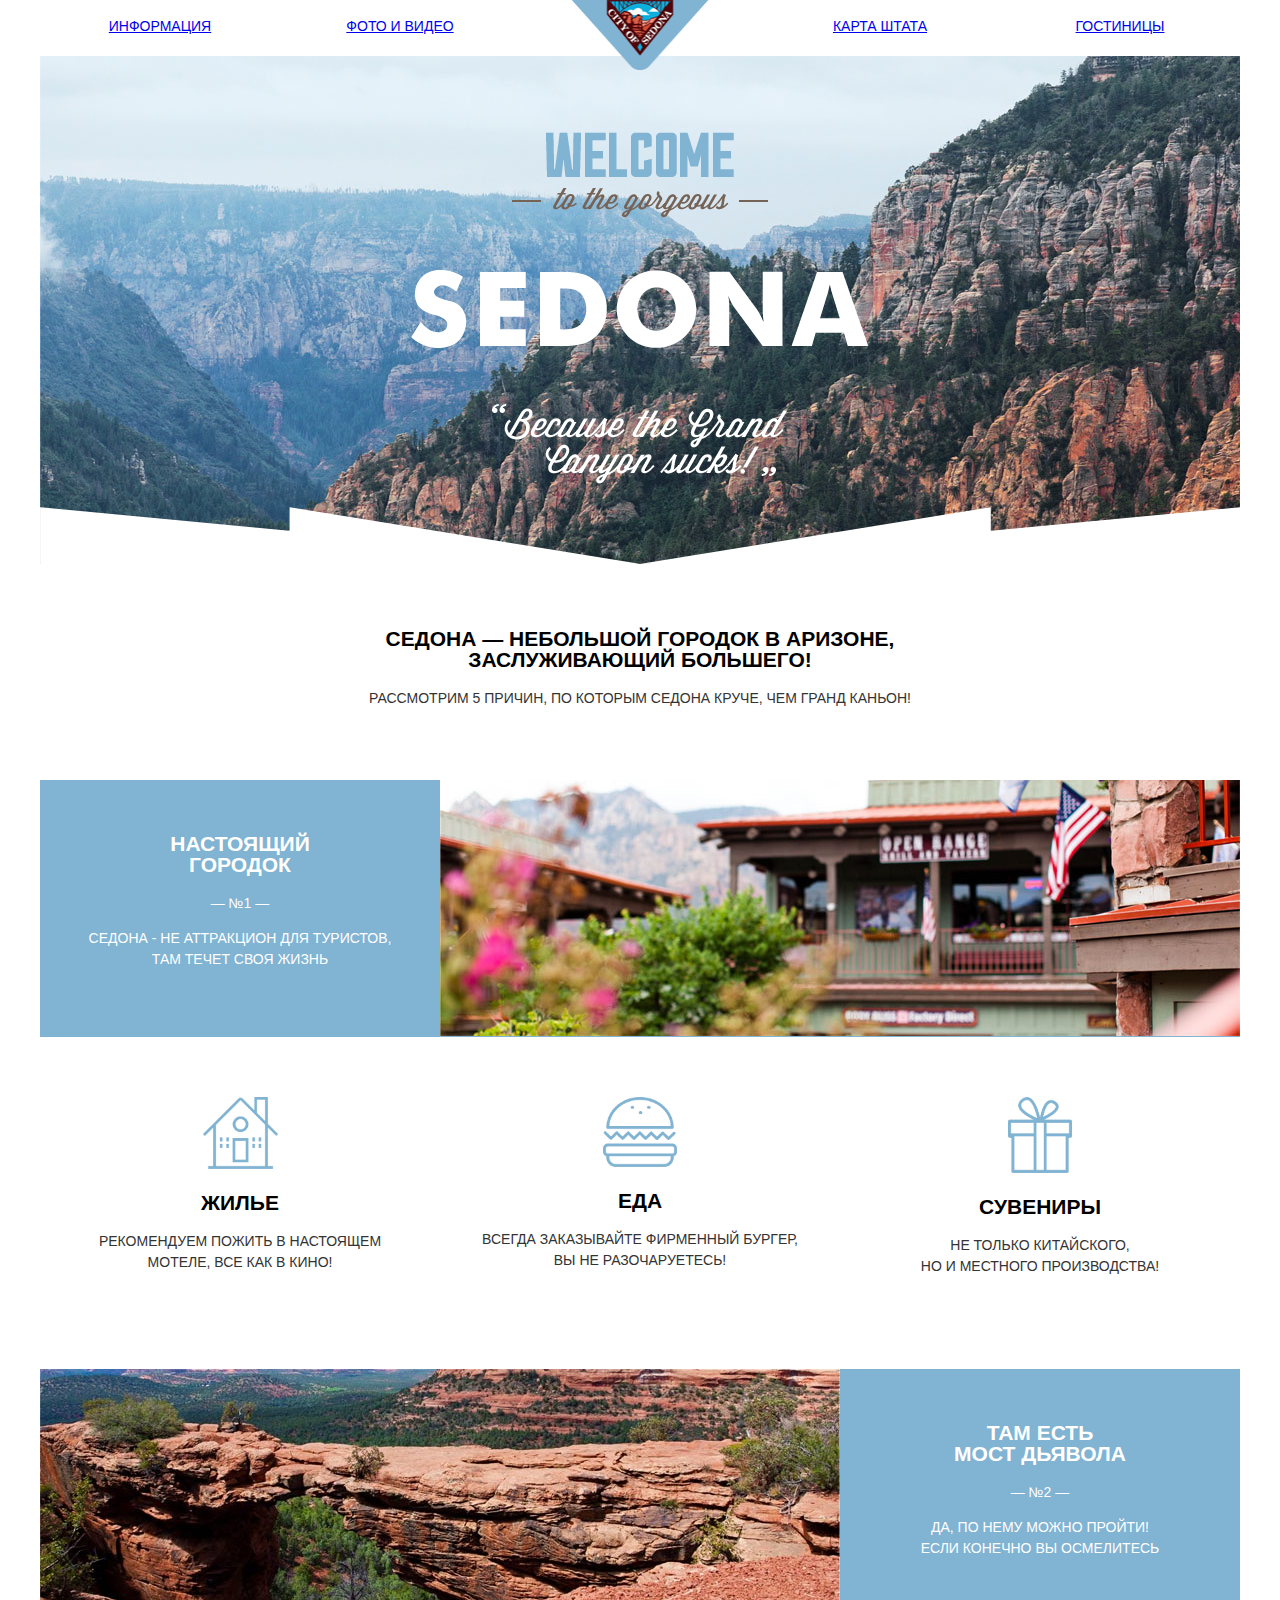
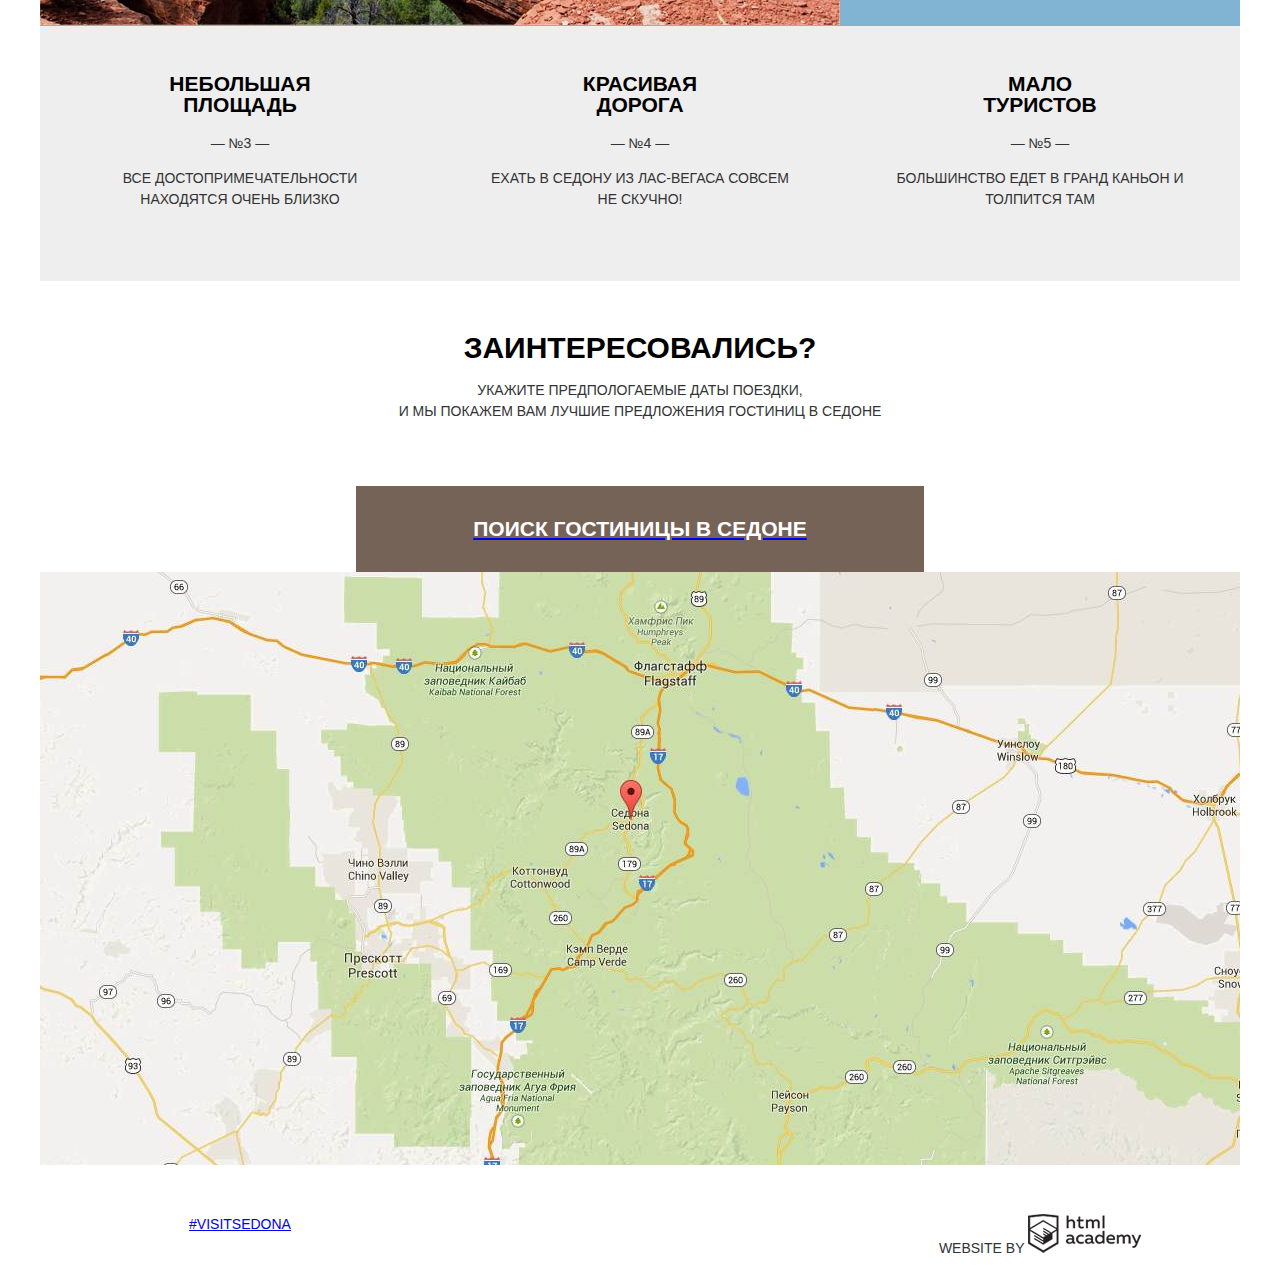
==== index.html @ 90344445 "Исправлено" ====
<!DOCTYPE html>
<html lang="ru">
  <head>
    <meta charset="utf-8">
    <title>HTML Academy: Седона</title>
    <link href="css/normalize.css" rel="stylesheet">
    <link href="css/style.css" rel="stylesheet">
  </head>
  <body>
    <main>
      <header>
        <ul>
          <li><a href="#">Информация</a></li><!--
          --><li><a href="#">Фото и видео</a></li><!--
          --><li><a href="index.html"><img src="img/nav-logo.png" width="137" height="70" alt="home"></a></li><!--
          --><li><a href="#">Карта штата</a></li><!--
          --><li><a href="sedona-inner.html">Гостиницы</a></li>
        </ul>
      </header>
      <section class="head-pic">
        <img src="img/sedona-text.png" width="458" height="352" alt="">
        <div class="layer">
          <img src="img/layer-main-picture.png" width="1200" height="57" alt="">
        </div>
      </section>
      <section class="head-caption">
        <h2>
          Седона &mdash; небольшой городок в аризоне, <br>
          заслуживающий большего! <br>
        </h2>
        <p>Рассмотрим 5 причин, по которым Седона круче, чем Гранд Каньон!</p>
      </section>
      <section class="real-town">
        <div class="box box-blue">
            <h2>Настоящий<br>городок</h2>
            <span>&mdash; №1 &mdash;</span>
            <p>
              Седона - не аттракцион для туристов, <br>
              там течет своя жизнь
            </p>
        </div><!--
        --><div class="box-wide">
          <img src="img/town-picture.jpg" width="800" height="256" alt="pic">
        </div>
      </section>
      <section class="tips">
        <div class="box box-white">
            <img src="img/icon-home.png" width="75" height="72" alt="pic">
            <h2>Жилье</h2>
            <p>
              Рекомендуем пожить в настоящем <br>
              мотеле, все как в кино!
            </p>
        </div><!--
        --><div class="box box-white">
            <img src="img/icon-burger.png" width="74" height="70" alt="pic">
            <h2>Еда</h2>
            <p>
              Всегда заказывайте фирменный бургер, <br>
              вы не разочаруетесь!
            </p>
        </div><!--
        --><div class="box box-white">
            <img src="img/icon-gift.png" width="64" height="76" alt="pic">
            <h2>Сувениры</h2>
            <p>
              Не только китайского, <br>
              но и местного производства!
            </p>
        </div>
      </section>
      <section class="devil-bridge">
        <div class="box-wide">
          <img src="img/devil-bridge.jpg" width="800" height="256" alt="pic">
        </div><!--
        --><div class="box box-blue">
            <h2>Там есть <br>мост дьявола</h2>
            <span>&mdash; №2 &mdash;</span><br>
            <p>
              Да, по нему можно пройти! <br>
              Если конечно вы осмелитесь
            </p>
        </div>
      </section>
      <section class="benefits">
        <div class="box box-grey">
            <h2>Небольшая <br>площадь</h2>
            <span>&mdash; №3 &mdash;</span><br>
            <p>
              Все достопримечательности <br>
              находятся очень близко
            </p>
        </div><!--
        --><div class="box box-grey">
            <h2>Красивая <br>дорога</h2>
            <span>&mdash; №4 &mdash;</span><br>
            <p>
              Ехать в Седону из Лас-Вегаса совсем <br>
              не скучно!
            </p>
        </div><!--
        --><div class="box box-grey">
            <h2>Мало <br>Туристов</h2>
            <span>&mdash; №5 &mdash;</span>
            <p>
              Большинство едет в Гранд Каньон и <br>
              толпится там
            </p>
        </div>
      </section>
      <section class="interest">
        <div class="main-block">
          <h1>Заинтересовались?</h1>
          <p>
            Укажите предпологаемые даты поездки, <br>
            и мы покажем вам лучшие предложения гостиниц в Седоне
          </p>
          <a href="#"><h2>Поиск гостиницы в Седоне</h2></a>
          <form class="hotels-search" action="https://echo.htmlacademy.ru" method="post">
            <div class="body-form">
              <label for="come-in">Дата заезда:
                <input type="text" name="date-in" size="35" id="come-in">
              </label>
              <label for="come-out">Дата выезда:
                <input type="text" name="date-out" size="35" id="come-out">
              </label>
              <label for="adults">Взрослые:</label>
                <input type="button" value="-">
                <input type="text" name="adults" size="1" id="adults">
                <input type="button" value="+">
              <label for="childs">Дети:</label>
                <input type="button" value="-">
                <input type="text" name="childs" size="1" id="childs">
                <input type="button" value="+">
            </div>
            <div class="bottom-form">
              <input type="submit" value="Найти">
            </div>
          </form>
        </div>
      </section>
      <section class="map">
        <iframe src="https://www.google.com/maps/embed?pb=!1m18!1m12!1m3!1d680873.8007030621!2d-112.18170003579067!3d34.84543763876326!2m3!1f0!2f0!3f0!3m2!1i1024!2i768!4f13.1!3m3!1m2!1s0x872da132f942b00d%3A0x5548c523fa6c8efd!2z0KHQtdC00L7QvdCwLCDQkNGA0LjQt9C-0L3QsCwg0KHQqNCQ!5e0!3m2!1sru!2sru!4v1454264064313" frameborder="0" allowfullscreen></iframe>
        </iframe>
      </section>
        <footer class="main-footer clearfix">
          <div class="hash">
            <a href="#">#visitsedona</a>
          </div>
          <div class="social-btn">
            <a class="btn" href="#"><i class="fa fa-twitter"></i></a>
            <a class="btn" href="#"><i class="fa fa-facebook"></i></a>
            <a class="btn" href="#"><i class="fa fa-youtube"></i></a>
          </div>
          <div class="made-by">
            <span>Website by</span>
            <a href="#"><img src="img/logo-academy.png" width="113" height="39" alt="html academy"></a>
          </div>
        </footer>
    </main>
  </body>
</html>
---- css/style.css ----
body {
  font-size: 14px;
  line-height: 21px;
  color: #333333;
  text-transform: uppercase;
  font-weight: normal;
  font-family: "PT Sans", sans-serif;
}
h1 {
  font-size: 30px;
  line-height: 24px;
  color: #000000;
  font-weight: bold;
}
h2 {
  font-size: 21px;
  color: #000000;
  font-weight: bold;
}
main {
  width: 1200px;
  margin: 0 auto;
}
header {
  height: 56px;
}
ul{
  margin: 0px;
  padding: 0;
  list-style-type: none;
}
header li {
  display: inline-block;
  vertical-align: top;
  padding-top: 16px;
  padding-bottom: 21px;
  width: 240px;
  text-align: center;
}
header li:nth-child(3) {
  padding-top: 0px;
  padding-bottom: 0px;
}
.head-pic {
  width: 1200px;
  height: 432px;
  padding-top: 76px;
  background: url("../img/main-picture.jpg") no-repeat;
  background-size: cover;
}
.head-pic > img {
  display: block;
  margin: 0 auto;
  width: 458px;
}
.layer {
  margin-top: 23px;
}
.head-caption {
  text-align: center;
  padding-top: 47px;
  padding-bottom: 57px;
}
.box {
  display: inline-block;
  vertical-align: top;
  text-align: center;
  width: 400px;
}
.box-white {
  padding-top: 60px;
  padding-bottom: 78px;
  background-color: white;
}
.box-blue {
  padding-top: 36px;
  color: white;
}
.box-grey {
  padding-top: 30px;
  padding-bottom: 57px;
  background-color: #eeeeee;
}
.box-wide {
  display: inline-block;
}
.box-wide img {
  width: 800px;
  height: 256px;
}
.tips, .benefits  { /* Вырежи это правило, посмотри, не понимаю откуда эти отступы */
  margin-top: -5px;
}
.real-town, .devil-bridge {
  background-color: #81b3d2;
}
.real-town h2,
.devil-bridge h2,
.main-block h2 {
    color: white;
}
.interest {
  padding-top: 35px;
  text-align: center;
  background-color:;
}
.hotels-search {
  widht: 568px;
}
.body-form {
  display: none;
  box-sizing: border-box;
  padding-top: 55px;
  padding-left: 56px;
  padding-right: 56px;
  width: 568px;
  height: 395px;
  margin: 0 auto;
}
.bottom-form {
  display: none;
  width: 350px;
  height: 58px;
  margin: 0 auto;
}
.interest a {
  display: inline-block;
  width: 568px;
  margin-top: 50px;
  padding-top: 15px;
  padding-bottom: 15px;
  background-color: #766357;
}
.map{
  height: 593px;
  background: url("../img/map.jpg")
}
.map iframe{
  border: 0;
  width: 1200px;
  height: 100%;
}
footer {
  height: 120px;
  text-align: center;
  vertical-align: top;
}
.hash {
  float: left;
  padding-top: 49px;
  width: 400px;
  background-color: white;
}
.social-btn {
  float: left;
  padding-top: 49px;
  width: 400px;
  background-color: white;
}
.made-by {
  float: right;
  padding-top: 49px;
  width: 400px;
  background-color: white;
}




/*=======================Sedona-inner =====================*/
.main-form {
  width: 1200px;
  min-height: 217px;
  background: url("../img/filter-background.jpg") no-repeat;
}
.structure, .type-accomodation, .range {
  display: inline-block;
  vertical-align: top;
  padding-top: 10px;
  padding-bottom: 32px;
}
.structure {
  margin-left: 73px;
}
.type-accomodation {
  margin-left: 110px;
}
.range {
  margin-left: 350px;
}
.structure label,
.type-accomodation label {
  display: block;
}
.sort ul {
  display: inline-block;
}
.sort ul li {
  display: inline-block;
}
.triangles ul li {
  display: inline-block;
}
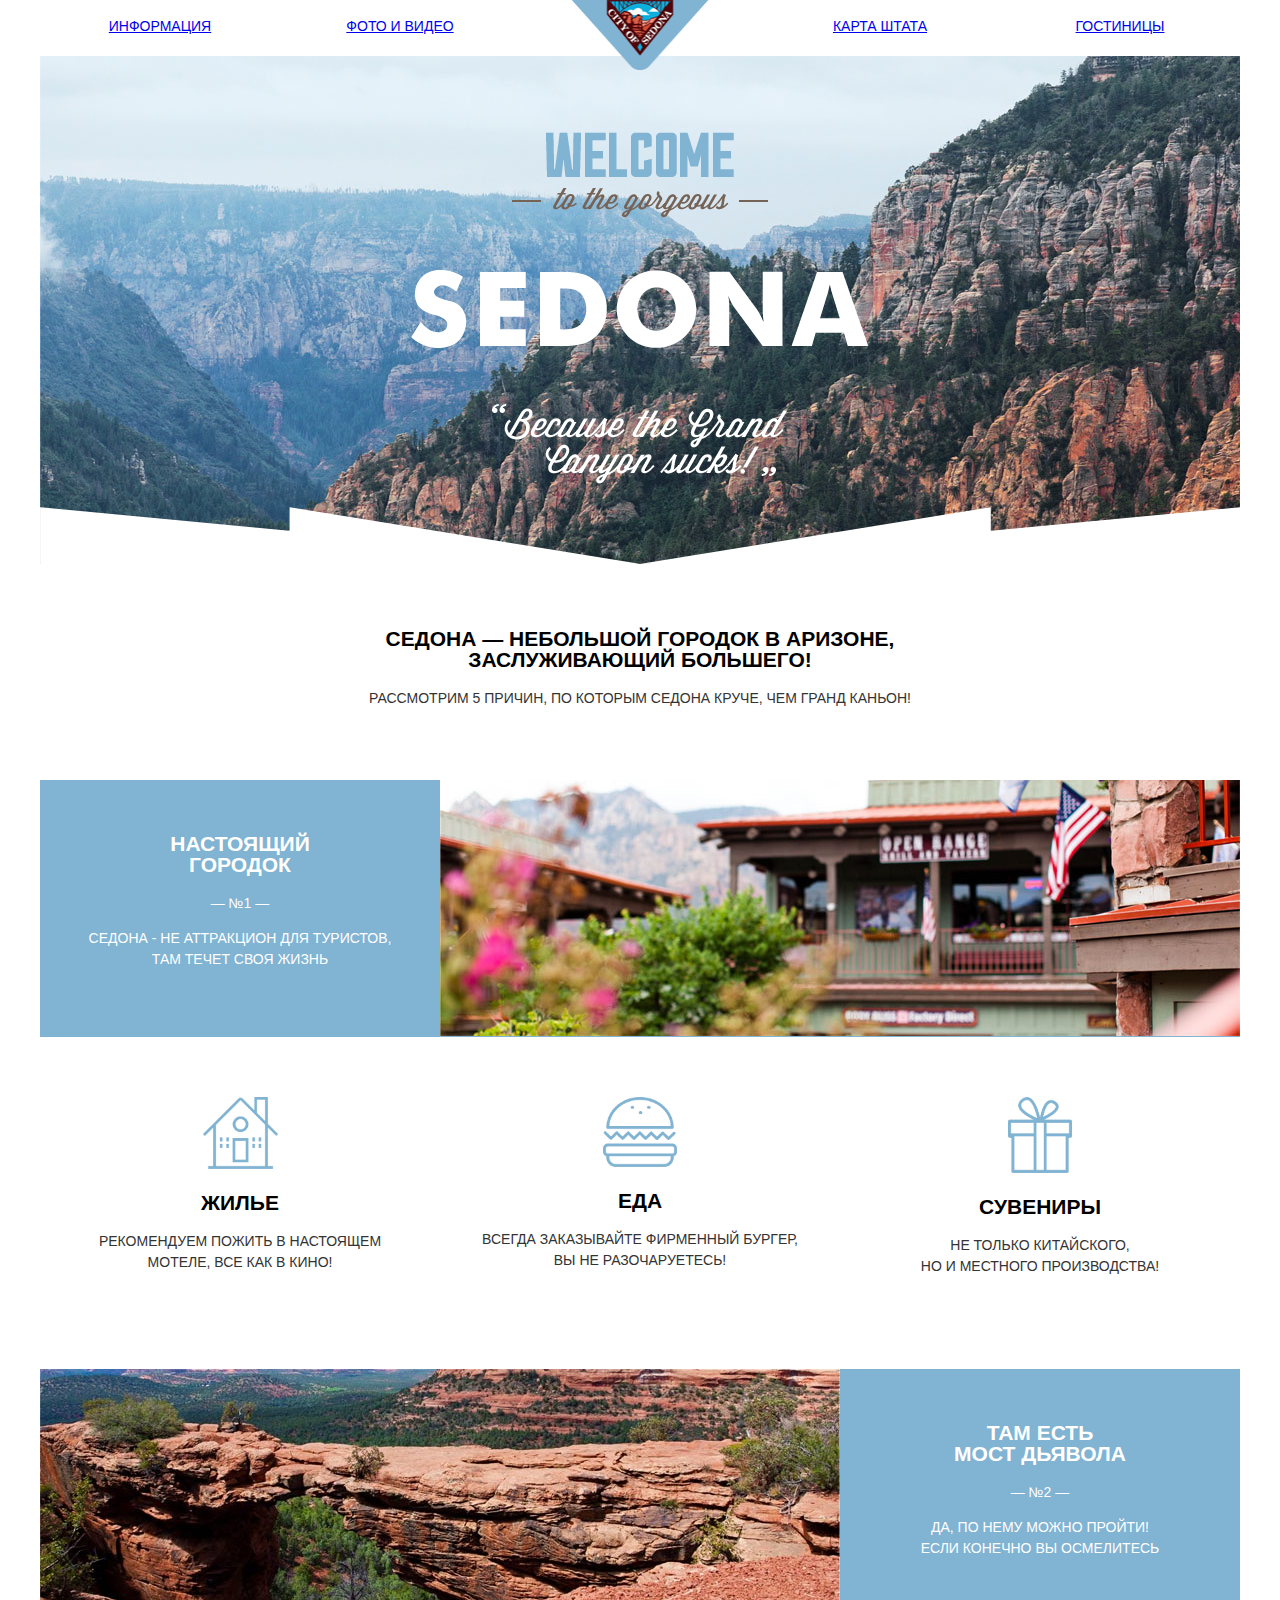
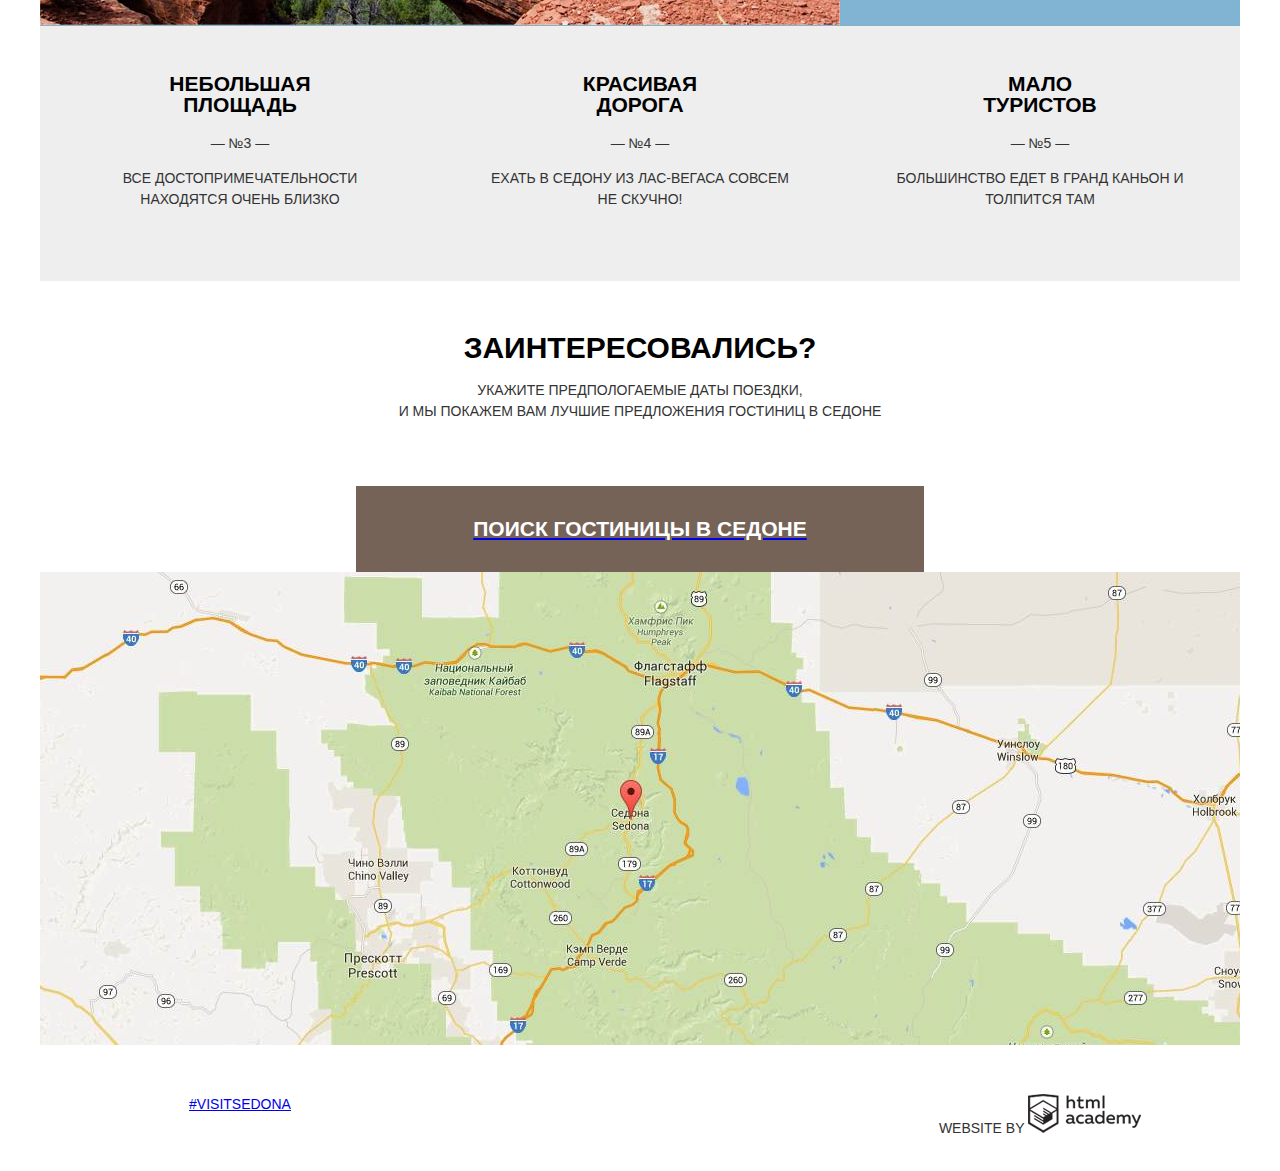
==== commit dd38ca2f: "Сетки ап" ====
--- a/index.html
+++ b/index.html
@@ -141,7 +141,7 @@
       </section>
       <section class="map">
         <iframe src="https://www.google.com/maps/embed?pb=!1m18!1m12!1m3!1d680873.8007030621!2d-112.18170003579067!3d34.84543763876326!2m3!1f0!2f0!3f0!3m2!1i1024!2i768!4f13.1!3m3!1m2!1s0x872da132f942b00d%3A0x5548c523fa6c8efd!2z0KHQtdC00L7QvdCwLCDQkNGA0LjQt9C-0L3QsCwg0KHQqNCQ!5e0!3m2!1sru!2sru!4v1454264064313" frameborder="0" allowfullscreen></iframe>
-        </iframe>
+      </iframe>
       </section>
         <footer class="main-footer clearfix">
           <div class="hash">
--- a/css/style.css
+++ b/css/style.css
@@ -1,4 +1,3 @@
-
 body {
   font-size: 14px;
   line-height: 21px;
@@ -84,12 +83,13 @@
 }
 .box-wide {
   display: inline-block;
+  vertical-align: top;
 }
 .box-wide img {
   width: 800px;
   height: 256px;
 }
-.tips, .benefits  { /* Вырежи это правило, посмотри, не понимаю откуда эти отступы */
+.tips, .benefits  {
   margin-top: -5px;
 }
 .real-town, .devil-bridge {
@@ -126,6 +126,7 @@
 }
 .interest a {
   display: inline-block;
+  vertical-align: top;
   width: 568px;
   margin-top: 50px;
   padding-top: 15px;
@@ -134,35 +135,41 @@
 }
 .map{
   height: 593px;
-  background: url("../img/map.jpg")
+  width: 1200px;
+  background: url("../img/map.jpg") no-repeat;
 }
 .map iframe{
   border: 0;
   width: 1200px;
-  height: 100%;
+  height: 593px;
 }
 footer {
   height: 120px;
   text-align: center;
-  vertical-align: top;
-}
-.hash {
+  background-color: white;
+}
+.main-footer {
+  position: absolute;
+  margin-top: -120px;
+  width: inherit;
+}
+.inner-footer {
+  margin-top: -6px;
+}
+.hash, .social-btn {
   float: left;
   padding-top: 49px;
   width: 400px;
-  background-color: white;
-}
-.social-btn {
-  float: left;
-  padding-top: 49px;
-  width: 400px;
-  background-color: white;
 }
 .made-by {
   float: right;
   padding-top: 49px;
   width: 400px;
-  background-color: white;
+}
+.clearfix:after{
+    content:'';
+    display:table;
+    clear:both;
 }
 
 
@@ -172,33 +179,101 @@
 .main-form {
   width: 1200px;
   min-height: 217px;
-  background: url("../img/filter-background.jpg") no-repeat;
+  background: url("../img/filter-background.jpg");
 }
 .structure, .type-accomodation, .range {
   display: inline-block;
   vertical-align: top;
-  padding-top: 10px;
+  padding-top: 32px;
   padding-bottom: 32px;
 }
 .structure {
   margin-left: 73px;
+  width: 240px;
 }
 .type-accomodation {
-  margin-left: 110px;
+  width: 288px;
 }
 .range {
-  margin-left: 350px;
+  width: 328x;
+  padding-left: 200px;
+}
+.range input {
+  display: inline-block;
+  vertical-align: top;
 }
 .structure label,
 .type-accomodation label {
   display: block;
 }
+.found-form {
+  margin: 0 auto;
+  padding-top: 15px;
+  padding-bottom: 15px;
+  width: 1056px;
+}
+.found, .sort, .triangles {
+  display: inline-block;
+  vertical-align: top;
+}
 .sort ul {
   display: inline-block;
-}
-.sort ul li {
-  display: inline-block;
-}
+  vertical-align: top;
+}
+.sort ul li,
 .triangles ul li {
   display: inline-block;
-}
+  vertical-align: top;
+}
+.found {
+  width: 165px;
+}
+.sort {
+  width: 780px;
+}
+.triangles {
+  width: 111px;
+  text-align: right;
+}
+.index-block {
+  margin: 0 auto;
+  width: 1056px;
+}
+.index-block:nth-child(3n+2),
+.index-block:nth-child(3n+3) {
+  margin-top: -6px;
+}
+.photo {
+  display: inline-block;
+  vertical-align: top;
+  text-align: left;
+  width: 165px;
+}
+.photo img {
+  padding-top: 31px;
+  padding-bottom: 31px;
+  width: 135px;
+  height: 90px;
+}
+.name-block {
+  display: inline-block;
+  vertical-align: top;
+  margin-top: 31px;
+  vertical-align: top;
+  width: 780px;
+}
+.name-block h2 {
+  margin: 0px;
+}
+.type, .min-cost {
+  display: inline-block;
+  vertical-align: top;
+  margin-top: -10px;
+}
+.raiting-block {
+  display: inline-block;
+  vertical-align: top;
+  margin-top: 30px;
+  width: 111px;
+  text-align: right;
+}
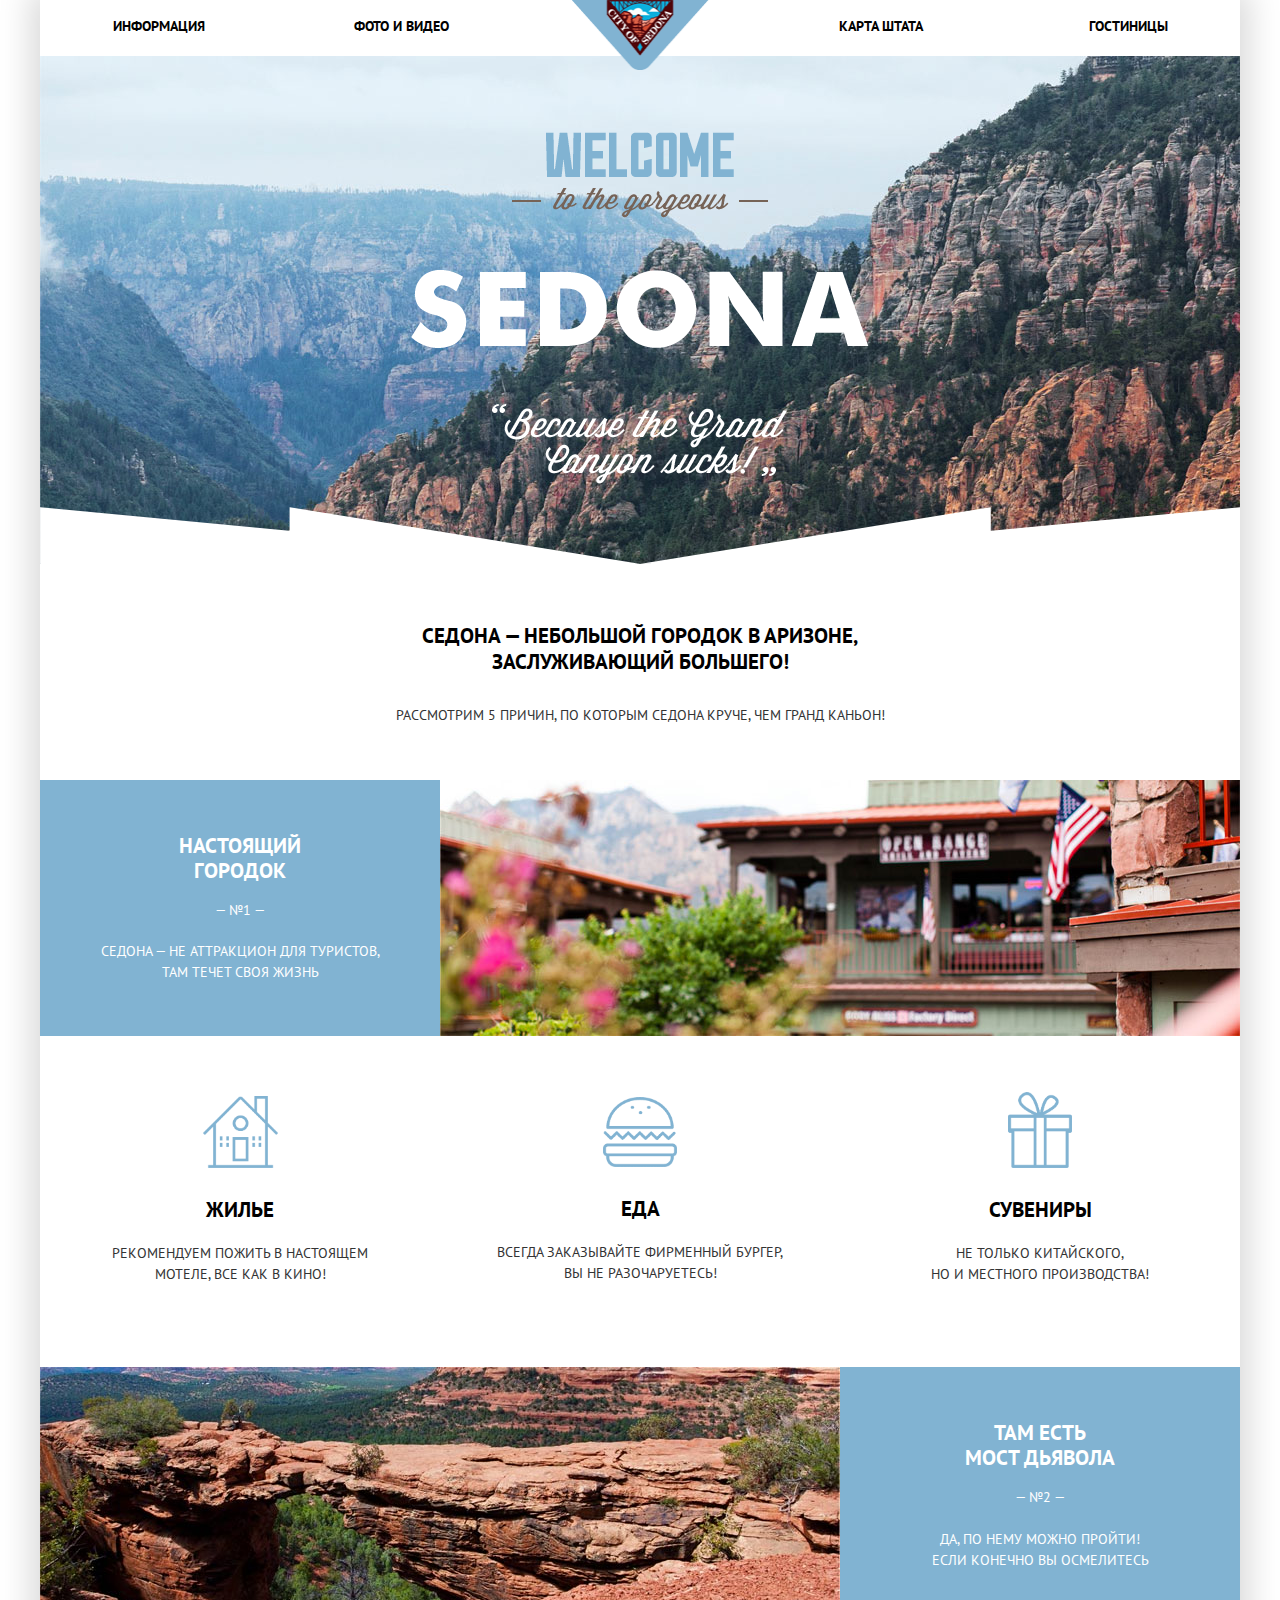
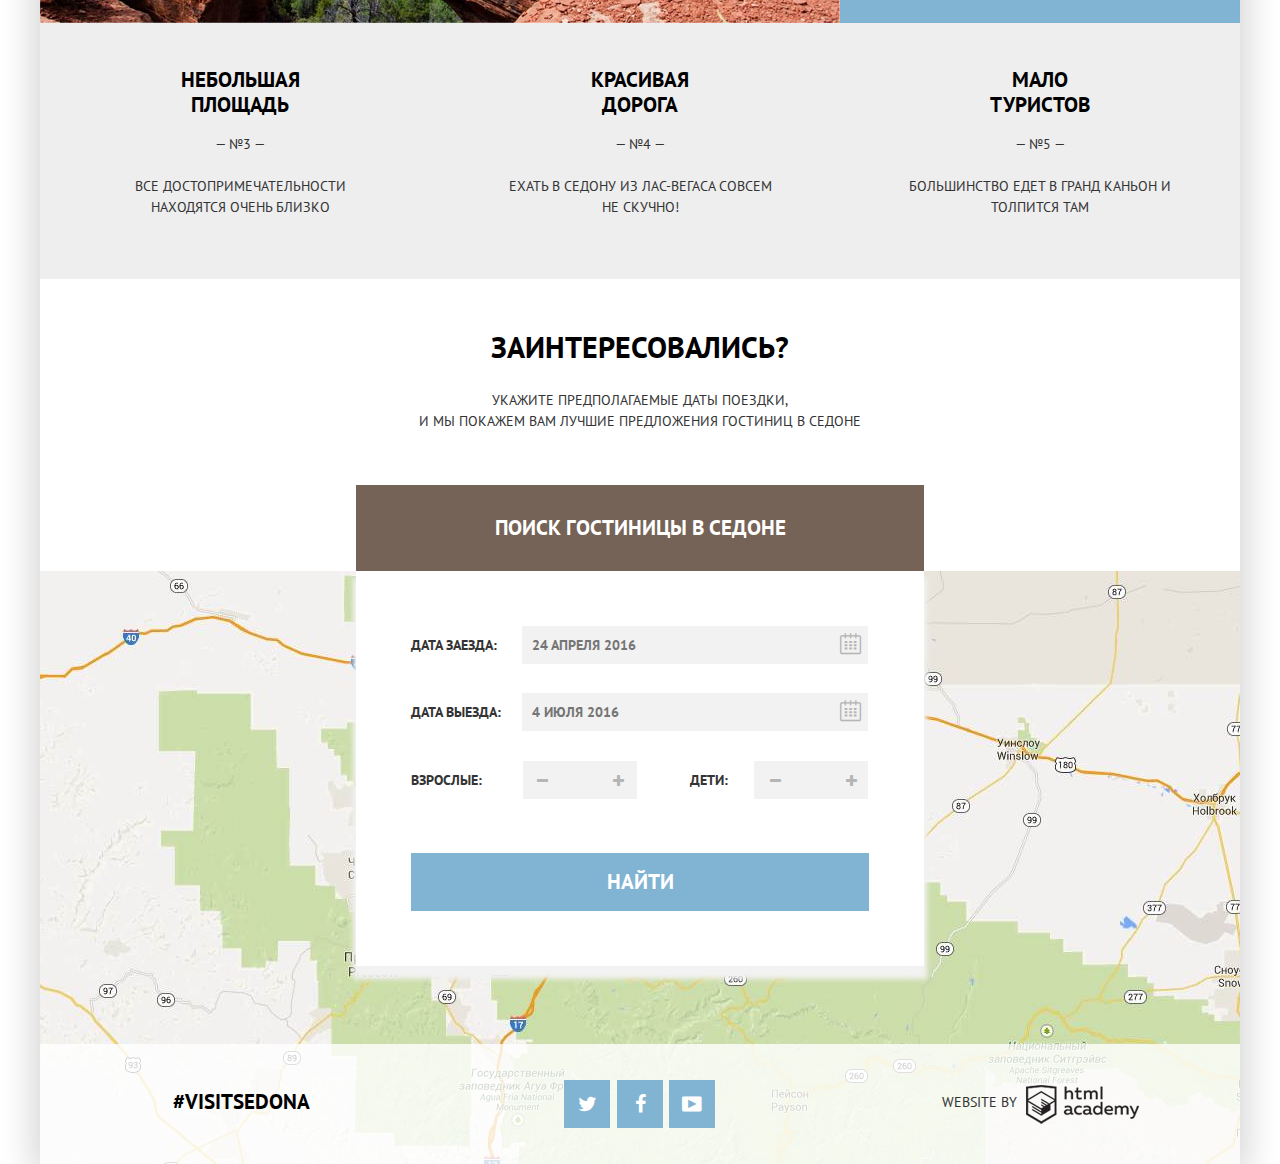
==== commit 5de94208: "UP" ====
--- a/index.html
+++ b/index.html
@@ -3,6 +3,7 @@
   <head>
     <meta charset="utf-8">
     <title>HTML Academy: Седона</title>
+    <link href='https://fonts.googleapis.com/css?family=PT+Sans:400,700&subset=latin,cyrillic' rel='stylesheet' type='text/css'>
     <link href="css/normalize.css" rel="stylesheet">
     <link href="css/style.css" rel="stylesheet">
   </head>
@@ -35,7 +36,7 @@
             <h2>Настоящий<br>городок</h2>
             <span>&mdash; №1 &mdash;</span>
             <p>
-              Седона - не аттракцион для туристов, <br>
+              Седона &mdash; не аттракцион для туристов, <br>
               там течет своя жизнь
             </p>
         </div><!--
@@ -112,49 +113,51 @@
         <div class="main-block">
           <h1>Заинтересовались?</h1>
           <p>
-            Укажите предпологаемые даты поездки, <br>
+            Укажите предполагаемые даты поездки, <br>
             и мы покажем вам лучшие предложения гостиниц в Седоне
           </p>
           <a href="#"><h2>Поиск гостиницы в Седоне</h2></a>
           <form class="hotels-search" action="https://echo.htmlacademy.ru" method="post">
             <div class="body-form">
-              <label for="come-in">Дата заезда:
-                <input type="text" name="date-in" size="35" id="come-in">
-              </label>
+              <button type="button" name="calendar-in"><span class="icon-calendar"></span></button><!--
+              --><label for="come-in">Дата заезда:
+                <input type="text" name="date-in" placeholder="24 апреля 2016" id="come-in"><!--
+              --></label>
+              <button type="button" name="calendar-out"><span class="icon-calendar"></span></button>
               <label for="come-out">Дата выезда:
-                <input type="text" name="date-out" size="35" id="come-out">
-              </label>
-              <label for="adults">Взрослые:</label>
-                <input type="button" value="-">
-                <input type="text" name="adults" size="1" id="adults">
-                <input type="button" value="+">
-              <label for="childs">Дети:</label>
-                <input type="button" value="-">
-                <input type="text" name="childs" size="1" id="childs">
-                <input type="button" value="+">
+                 <input type="text" name="date-out" placeholder="4 июля 2016" id="come-out"><!--
+              --></label>
+              <label for="adults">Взрослые:</label><!--
+              --><button type="button" name="minus-ad"><span class="icon-minus"></span></button><!--
+              --><input type="text" name="adults" id="adults"><!--
+              --><button type="button" name="plus-ad"><span class="icon-plus"></span></button><!--
+            --><label for="childs">Дети:</label><!--
+            --><button type="button" name="minus-ch"><span class="icon-minus"></span></button><!--
+              --><input type="text" name="childs" id="childs"><!--
+              --><button type="button" name="plus-ch"><span class="icon-plus"></span></button>
             </div>
             <div class="bottom-form">
-              <input type="submit" value="Найти">
+              <input class="btn-form" type="submit" value="Найти">
             </div>
           </form>
         </div>
       </section>
       <section class="map">
-        <iframe src="https://www.google.com/maps/embed?pb=!1m18!1m12!1m3!1d680873.8007030621!2d-112.18170003579067!3d34.84543763876326!2m3!1f0!2f0!3f0!3m2!1i1024!2i768!4f13.1!3m3!1m2!1s0x872da132f942b00d%3A0x5548c523fa6c8efd!2z0KHQtdC00L7QvdCwLCDQkNGA0LjQt9C-0L3QsCwg0KHQqNCQ!5e0!3m2!1sru!2sru!4v1454264064313" frameborder="0" allowfullscreen></iframe>
-      </iframe>
+        <iframe src="https://www.google.com/maps/embed?pb=!1m18!1m12!1m3!1d680873.8007030621!2d-112.18170003579067!3d34.84543763876326!2m3!1f0!2f0!3f0!3m2!1i1024!2i768!4f13.1!3m3!1m2!1s0x872da132f942b00d%3A0x5548c523fa6c8efd!2z0KHQtdC00L7QvdCwLCDQkNGA0LjQt9C-0L3QsCwg0KHQqNCQ!5e0!3m2!1sru!2sru!4v1454264064313" frameborder="0" allowfullscreen>
+        </iframe>
       </section>
-        <footer class="main-footer clearfix">
+        <footer class="main-footer">
           <div class="hash">
             <a href="#">#visitsedona</a>
-          </div>
-          <div class="social-btn">
-            <a class="btn" href="#"><i class="fa fa-twitter"></i></a>
-            <a class="btn" href="#"><i class="fa fa-facebook"></i></a>
-            <a class="btn" href="#"><i class="fa fa-youtube"></i></a>
-          </div>
-          <div class="made-by">
+          </div><!--
+          --><div class="social-btn">
+            <a class="btn" href="#"><span class="icon-twitter"></span></a>
+            <a class="btn" href="#"><span class="icon-facebook"></span></a>
+            <a class="btn" href="#"><span class="icon-youtube"></span></a>
+          </div><!--
+          --><div class="made-by">
             <span>Website by</span>
-            <a href="#"><img src="img/logo-academy.png" width="113" height="39" alt="html academy"></a>
+            <a href="#"><span class="sprite-logo"></span></a>
           </div>
         </footer>
     </main>
--- a/css/style.css
+++ b/css/style.css
@@ -1,10 +1,55 @@
+@font-face {
+  font-weight: normal;
+  font-style: normal;
+
+  font-family: "symbols-sedona";
+  src: url("../fonts/symbols-sedona.woff") format("woff"),
+       url("../fonts/symbols-sedona.woff2") format("woff2");
+}
+
+[class^="icon-"]::before,
+[class*=" icon-"]::before {
+  display: inline-block;
+  vertical-align: top;
+  width: 1em;
+  margin-right: 0.2em;
+  margin-left: 0.2em;
+
+  font-weight: normal;
+  line-height: 1em;
+  font-family: "symbols-sedona";
+  text-align: center;
+  text-transform: none;
+  text-decoration: inherit;
+  font-style: normal;
+  font-variant: normal;
+
+  speak: none;
+}
+
+.icon-facebook::before { content: "\66"; } /* "f" */
+.icon-twitter::before { content: "\74"; } /* "t" */
+.icon-up-dir::before { content: "\25b2"; } /* "▲" */
+.icon-down-dir::before { content: "\25bc"; } /* "▼" */
+.icon-star::before { content: "\2605"; } /* "★" */
+.icon-check-off::before { content: "\2610"; } /* "☐" */
+.icon-check-on::before { content: "\2611"; } /* "☑" */
+.icon-calendar::before { content: "\e800"; } /* "" */
+.icon-plus::before { content: "\e801"; } /* "" */
+.icon-minus::before { content: "\e802"; } /* "" */
+.icon-youtube::before { content: "\f39e"; } /* "" */
+
+.icon-check-on,
+.icon-check-off {
+  font-size: 28px;
+}
 body {
   font-size: 14px;
   line-height: 21px;
   color: #333333;
   text-transform: uppercase;
   font-weight: normal;
-  font-family: "PT Sans", sans-serif;
+  font-family: 'PT Sans', sans-serif;
 }
 h1 {
   font-size: 30px;
@@ -14,39 +59,80 @@
 }
 h2 {
   font-size: 21px;
+  line-height: 1.2;
   color: #000000;
   font-weight: bold;
+}
+a {
+  font-size: 14px;
+  line-height: 26px;
+  font-weight: bold;
+  text-decoration: none;
+  color: #000000;
 }
 main {
   width: 1200px;
   margin: 0 auto;
-}
-header {
-  height: 56px;
-}
-ul{
+  box-shadow: 0 0 30px 10px #dbdbdb;
+}
+header ul {
   margin: 0px;
   padding: 0;
   list-style-type: none;
 }
 header li {
-  display: inline-block;
-  vertical-align: top;
-  padding-top: 16px;
-  padding-bottom: 21px;
+  box-sizing: border-box;
+  display: inline-block;
+  vertical-align: top;
+  padding-top: 14px;
+  padding-bottom: 16px;
   width: 240px;
   text-align: center;
+}
+header a:hover {
+  color: #81b3d2;
+}
+header a:active {
+  color: #dddddd;
+}
+.active-page {
+  color: #b2a7a1;
+}
+.active-page:hover {
+  color: #9c9088;
+}
+.active-page:active {
+  color: #eeebea;
+}
+header li:nth-child(1) {
+  padding-right: 3px;
+  padding-top: 13px;
+}
+header li:nth-child(2) {
+  padding-left: 3px;
+  padding-top: 13px;
 }
 header li:nth-child(3) {
   padding-top: 0px;
   padding-bottom: 0px;
+}
+header li:nth-child(4) {
+padding-left: 1px;
+padding-top: 13px;
+}
+header li:nth-child(5) {
+padding-left: 17px;
+padding-top: 13px;
 }
 .head-pic {
   width: 1200px;
   height: 432px;
   padding-top: 76px;
+  margin-top: -22px;
   background: url("../img/main-picture.jpg") no-repeat;
+  background-color: #f2f2f2;
   background-size: cover;
+  line-height: 0;
 }
 .head-pic > img {
   display: block;
@@ -58,8 +144,11 @@
 }
 .head-caption {
   text-align: center;
-  padding-top: 47px;
-  padding-bottom: 57px;
+  padding-top: 42px;
+  padding-bottom: 40px;
+}
+.head-caption p {
+  padding-top: 14px;
 }
 .box {
   display: inline-block;
@@ -68,31 +157,62 @@
   width: 400px;
 }
 .box-white {
+  box-sizing: border-box;
+  display: inline-block;
+  vertical-align: top;
   padding-top: 60px;
-  padding-bottom: 78px;
+  padding-bottom: 82px;
   background-color: white;
 }
+.box-white:nth-child(2){
+  padding-top: 61px;
+}
+.box-white:nth-child(3){
+  padding-top: 56px;
+}
+.box-white h2 {
+  padding-top: 5px;
+}
+.box-white p {
+  padding-top: 4px;
+}
 .box-blue {
-  padding-top: 36px;
+  padding-top: 35px;
   color: white;
 }
+.box-blue p {
+  padding-top: 6px;
+}
 .box-grey {
-  padding-top: 30px;
-  padding-bottom: 57px;
+  padding-top: 26px;
+  padding-bottom: 47px;
   background-color: #eeeeee;
 }
+.box-grey h2 {
+  padding-top: 0px;
+}
+.box-grey p {
+  padding-top: 7px;
+}
 .box-wide {
   display: inline-block;
   vertical-align: top;
+  line-height: 0;
 }
 .box-wide img {
   width: 800px;
   height: 256px;
 }
-.tips, .benefits  {
-  margin-top: -5px;
-}
-.real-town, .devil-bridge {
+.devil-bridge {
+  display: inline-block;
+  vertical-align: top;
+  margin-top: -14px;
+}
+.devil-bridge p {
+  padding-top: 7px;
+}
+.real-town,
+.devil-bridge {
   background-color: #81b3d2;
 }
 .real-town h2,
@@ -103,40 +223,174 @@
 .interest {
   padding-top: 35px;
   text-align: center;
-  background-color:;
+}
+.interest p {
+  padding-top: 11px;
 }
 .hotels-search {
-  widht: 568px;
-}
+  position: absolute;
+}
+
+
+/* Форма на главной ===================================================*/
+
+
 .body-form {
-  display: none;
+  position: relative;
+  text-align: left;
+  left: 316px;
   box-sizing: border-box;
   padding-top: 55px;
-  padding-left: 56px;
-  padding-right: 56px;
+  padding-left: 55px;
+  padding-right: 55px;
   width: 568px;
   height: 395px;
-  margin: 0 auto;
+  font-weight: bold;
+  background-color: white;
+  box-shadow: 0 10px 5px 3px #f2f2f2;
+}
+.body-form label {
+  display: inline-block;
+  margin-bottom: 15px;
+  white-space: nowrap;
+}
+.body-form input {
+  box-sizing: border-box;
+  width: 346px;
+  height: 38px;
+  margin-bottom: 14px;
+  margin-left: 21px;
+  padding-left: 10px;
+  padding-right: 42px;
+  background-color: #f2f2f2;
+  color: #000000;
+  border: none;
+  text-transform: uppercase;
+  font-style: inherit;
+}
+.body-form input:hover {
+  background-color: #ebebeb;
+}
+.body-form input[name="date-in"]:focus,
+.body-form input[name="date-out"]:focus {
+  background-color: white;
+  border: 2px solid #f5f5f5;
+}
+input[name="date-in"] {
+  margin-left: 21px;
+}
+input[name="date-out"] {
+  margin-left: 17px;
+}
+input[name="adults"] {
+  margin-top: 1px;
+  margin-left: 41px;
+  margin-right: 53px;
+  width: 114px;
+  padding: 0 38px;
+}
+input[name="childs"] {
+  margin-left: 26px;
+  width: 114px;
+  padding: 0 38px;
+}
+.body-form button {
+  position: absolute;
+  display: inline-block;
+  vertical-align: top;
+  margin: 0;
+  padding: 0;
+  width: 30px;
+  height: 38px;
+  background: transparent;
+  border: none;
+}
+button[name="minus-ad"] {
+  top: 195px;
+  left: 171px;
+}
+button[name="plus-ad"] {
+  top: 195px;
+  left: 247px;
+}
+button[name="minus-ch"] {
+  top: 195px;
+  left: 404px;
+}
+button[name="plus-ch"]  {
+  top: 195px;
+  left: 480px;
+}
+button[name="calendar-in"],
+button[name="calendar-out"] {
+  left: 479px;
+}
+.icon-calendar,
+.icon-minus,
+.icon-plus {
+  color: #b5b5b5;
+}
+.icon-calendar {
+  font-size: 21px;
+}
+button:hover .icon-calendar,
+button:hover .icon-minus,
+button:hover .icon-plus {
+  color: #000000;
+}
+button:active .icon-calendar,
+button:active .icon-minus,
+button:active .icon-plus {
+  color: #95bfd9;
 }
 .bottom-form {
-  display: none;
-  width: 350px;
+  position: absolute;
+  left: 371px;
+  width: 458px;
   height: 58px;
   margin: 0 auto;
+  margin-top: -113px;
+  font-style: inherit;
 }
 .interest a {
   display: inline-block;
   vertical-align: top;
   width: 568px;
-  margin-top: 50px;
-  padding-top: 15px;
-  padding-bottom: 15px;
+  margin-top: 39px;
+  padding-top: 13px;
+  padding-bottom: 13px;
   background-color: #766357;
 }
+.btn-form {
+  border: none;
+  width: 458px;
+  height: 58px;
+  margin: 0 auto;
+  padding: 0;
+  font-size: 21px;
+  text-transform: uppercase;
+  background-color: #81b3d2;
+  font-weight: bold;
+  color: #ffffff;
+}
+.btn-form:hover,
+.btn:hover {
+  background: #669ec0;
+}
+.btn-form:active,
+.btn:active {
+  background: #5496bd;
+  color: #84b0cd;
+}
+
+/* Конец формы ============================================*/
+
+
 .map{
   height: 593px;
   width: 1200px;
   background: url("../img/map.jpg") no-repeat;
+  line-height: 0;
 }
 .map iframe{
   border: 0;
@@ -145,88 +399,360 @@
 }
 footer {
   height: 120px;
-  text-align: center;
-  background-color: white;
+  background-color: rgba(255, 255, 255, 0.8);
 }
 .main-footer {
   position: absolute;
   margin-top: -120px;
   width: inherit;
 }
-.inner-footer {
-  margin-top: -6px;
-}
-.hash, .social-btn {
-  float: left;
+.hash {
+  display: inline-block;
+  vertical-align: top;
+  margin-top: 49px;
+  padding-left: 132px;
+  width: 268px;
+}
+.hash a {
+  display: inline-block;
+  vertical-align: top;
+  margin-top: -4px;
+  margin-left: 1px;
+  font-size: 21px;
+}
+.social-btn {
+  display: inline-block;
+  vertical-align: top;
+  padding-left: 124px;
+  width: 276px;
+  margin-top: 36px;
+}
+.btn {
+  box-sizing: border-box;
+  display:inline-block;
+  vertical-align: top;
+  padding-top: 14px;
+  padding-left: 9px;
+  width: 46px;
+  height: 48px;
+  background-color: #81b3d2;
+  margin-right: 3px;
+}
+.social-btn .btn:nth-child(3) {
+  margin-left: -1px;
+  padding-left: 7px;
+  padding-top: 12px;
+}
+.icon-twitter,
+.icon-facebook {
+  font-size: 20px;
+  color: #ffffff;
+}
+.icon-youtube {
+
+  font-size: 23px;
+  color: #ffffff;
+}
+.icon-twitter:active,
+.icon-facebook:active,
+.icon-facebook:active {
+  color: #84b0cd;
+}
+.made-by {
+  display: inline-block;
+  vertical-align: top;
   padding-top: 49px;
-  width: 400px;
-}
-.made-by {
-  float: right;
-  padding-top: 49px;
-  width: 400px;
-}
-.clearfix:after{
-    content:'';
-    display:table;
-    clear:both;
-}
+  padding-left: 102px;
+  width: 298px;
+}
+.made-by span {
+  display: inline-block;
+  vertical-align: top;
+  margin-top: -1px;
+  margin-right: 5px;
+}
+.made-by a {
+  display: inline-block;
+  vertical-align: top;
+  margin-top: -7px;
+  margin-right: -5px;
+}
+.sprite-logo {
+  background: url("../img/sprite-logo.png") no-repeat;
+  background-position: -20px -20px;
+  width: 113px;
+  height: 39px;
+}
+.sprite-logo:hover {
+  background-position: -20px -99px;
+}
+.sprite-logo:active {
+  background-position: -20px -178px;
+}
+
+
 
 
 
 
 /*=======================Sedona-inner =====================*/
+
+
+
+
+
+
 .main-form {
+  box-sizing: border-box;
   width: 1200px;
-  min-height: 217px;
   background: url("../img/filter-background.jpg");
-}
-.structure, .type-accomodation, .range {
-  display: inline-block;
-  vertical-align: top;
-  padding-top: 32px;
-  padding-bottom: 32px;
+  background-color: #35434c;
+  margin-top: -22px;
+  color: #ffffff;
+}
+.structure,
+.type-accomodation {
+  display: inline-block;
+  vertical-align: top;
+  padding-top: 11px;
+  padding-bottom: 9px;
+}
+
+/* Форма на внутренней чекбоксы============================*/
+
+.search h3 {
+  margin-left: 6px;
+  margin-bottom: 23px;
+}
+.search label {
+  display: inline-block;
+  vertical-align: top;
+  cursor: pointer;
 }
 .structure {
-  margin-left: 73px;
+  position: relative;
+  margin-left: 65px;
   width: 240px;
 }
+.structure label:last-child {
+  margin-top: 2px;
+}
+.checkbox-off {
+  display: inline-block;
+  vertical-align: top;
+  margin-left: -2px;
+  margin-bottom: 17px;
+  padding-right: 5px;
+}
+.checkbox-on {
+  position: absolute;
+  display: none;
+}
+input[type="checkbox"]{
+  display: none;
+}
+input[type="checkbox"]:checked + .checkbox-on {
+  display: inline-block;
+  vertical-align: top;
+}
 .type-accomodation {
+  margin-left: 15px;
   width: 288px;
 }
+.type-accomodation .checkbox-off {
+  margin-right: 3px;
+}
+.type-accomodation label:last-child {
+  margin-top: 1px;
+}
+
 .range {
-  width: 328x;
-  padding-left: 200px;
-}
-.range input {
-  display: inline-block;
-  vertical-align: top;
-}
+  display: inline-block;
+  vertical-align: top;
+  width: 318px;
+  margin-top: 28px;
+  padding-left: 202px;
+  text-transform: uppercase;
+}
+.filter-range-title {
+  display: inline-block;
+  vertical-align: top;
+  margin-top: -1px;
+  margin-left: -9px;
+  margin-bottom: 10px;
+  font-size: 16px;
+  line-height: 21px;
+  font-weight: bold;
+}
+.price-controls {
+  margin-bottom: 20px;
+  height: 32px;
+  border: 2px solid #ffffff;
+  border-radius: 2px;
+}
+.price-controls label {
+  position: relative;
+  display: inline-block;
+  vertical-align: top;
+  margin-top: -4px;
+  font-size: 14px;
+  line-height: 38px;
+  cursor: pointer;
+}
+.price-controls input {
+  width: 50px;
+  margin: 0;
+  color: inherit;
+  font: inherit;
+  background: none;
+  border: none;
+  outline: none;
+}
+.price-controls::after {
+  content: "";
+  right: 589px;
+  top: 121px;
+  position: absolute;
+  width: 2px;
+  height: 22px;
+  background: #ffffff;
+}
+.price-controls .min-price {
+  width: 90px;
+  padding-left: 65px;
+}
+.price-controls .max-price {
+  width: 100px;
+  padding-left: 57px;
+}
+
+.range-controls {
+  position: relative;
+  margin-bottom: 32px;
+}
+
+.range-controls .scale {
+  height: 2px;
+  background: rgba(255, 255, 255, 0.3);
+}
+.range-controls .bar {
+  width: 80%;
+  height: 2px;
+  background: #ffffff;
+}
+.range-toggle {
+  position: absolute;
+  top: -9px;
+  width: 4px;
+  height: 4px;
+  background: #ababab;
+  border: 8px solid #ffffff;
+  border-radius: 50%;
+  box-shadow: 0 2px 1px 0 rgba(0, 1, 1, 0.2);
+  cursor: pointer;
+}
+.range-toggle-min {
+  left: 0;
+}
+.range-toggle-max {
+  left: 80%;
+}
+.range-toggle:hover {
+  background: #1c4f80;
+}
+.btn-transparent {
+  position: normal;
+  display: block;
+  margin-left: 85px;
+  padding: 5px 34px;
+  padding-right: 33px;
+  padding-bottom: 6px;
+  background: transparent;
+  border: 2px solid #ffffff;
+  border-radius: 2px;
+  outline: none;
+  text-transform: uppercase;
+}
+.btn-transparent:hover {
+  background: #ffffff;
+  color: #000000;
+}
+
+
+
+
+
+
 .structure label,
 .type-accomodation label {
   display: block;
 }
+
+/* Конец формы на внутренней =============================================*/
+
+
 .found-form {
+  box-sizing: border-box;
   margin: 0 auto;
-  padding-top: 15px;
-  padding-bottom: 15px;
+  padding-top: 12px;
+  padding-bottom: 14px;
   width: 1056px;
 }
-.found, .sort, .triangles {
-  display: inline-block;
-  vertical-align: top;
+.found,
+.sort,
+.triangles {
+  display: inline-block;
+  vertical-align: top;
+}
+.sort span {
+  display: inline-block;
+  vertical-align: top;
+  margin-top: 22px;
+  margin-left: -1px;
+  font-size: 12px;
+  font-weight: normal;
 }
 .sort ul {
   display: inline-block;
   vertical-align: top;
+  margin: 0px;
+  padding: 0;
+  margin-left: 35px;
+}
+.sort li {
+  margin-right: 30px;
+}
+.sort a {
+  font-size: 12px;
+  font-weight: normal;
+  color: #b5b5b5;
+  border-bottom: 1px dotted #81b3d2;
 }
 .sort ul li,
 .triangles ul li {
   display: inline-block;
   vertical-align: top;
 }
+.sort ul li {
+  margin-top: 20px;
+}
+.sort .active {
+  color: #81b3d2;
+  border: none;
+}
+.sort a:hover {
+  color: #81b3d2;
+}
+.sort a:active {
+  color: #000000;
+  border: none;
+}
 .found {
   width: 165px;
+}
+hr {
+  margin: 0;
+  padding: 0;
 }
 .sort {
   width: 780px;
@@ -235,37 +761,102 @@
   width: 111px;
   text-align: right;
 }
+.triangles ul {
+  margin-top: 21px;
+}
+.icon-up-dir,
+.icon-down-dir {
+  color: #d0d0d0;
+  font-size: 23px;
+}
+button[name="arrow-up"],
+button[name="arrow-down"] {
+  display: inline-block;
+  vertical-align: top;
+  padding: 0;
+  margin: 0;
+  border: none;
+  outline: none;
+  background: transparent;
+}
+button:hover .icon-up-dir,
+button:hover .icon-down-dir {
+  color: #000000;
+}
+button:active .icon-up-dir,
+button:active .icon-down-dir {
+  color: #81b3d2;
+}
+.active-arrow {
+  color: #81b3d2;
+}
 .index-block {
   margin: 0 auto;
   width: 1056px;
 }
-.index-block:nth-child(3n+2),
-.index-block:nth-child(3n+3) {
-  margin-top: -6px;
+.type h4,
+.min-cost h4 {
+  margin-bottom: 15px;
+  font-weight: normal;
+}
+.type a,
+.min-cost a {
+  padding: 4px 17px;
+  padding-right: 16px;
+  color: #ffffff;
+}
+.min-cost a {
+}
+.type a {
+  margin-right: 3px;
+  background-color: #81b3d2;
+}
+.type a:hover {
+  background-color: #669ec0;
+}
+.type a:active {
+  background-color: #5496bd;
+  color: #84b0cd;
+}
+.min-cost a {
+  background-color: #766357;
+}
+.min-cost a:hover {
+  background-color: #604e43;
+}
+.min-cost a:active {
+  background-color: #503e33;
 }
 .photo {
   display: inline-block;
   vertical-align: top;
-  text-align: left;
   width: 165px;
+  line-height: 0;
 }
 .photo img {
-  padding-top: 31px;
-  padding-bottom: 31px;
+  margin-top: 30px;
+  margin-bottom: 31px;
   width: 135px;
   height: 90px;
 }
 .name-block {
   display: inline-block;
   vertical-align: top;
-  margin-top: 31px;
+  margin-top: 24px;
   vertical-align: top;
   width: 780px;
 }
 .name-block h2 {
-  margin: 0px;
-}
-.type, .min-cost {
+  margin: 0;
+}
+.name-block h2:hover {
+  color: #81b3d2;
+}
+.name-block h2:active {
+  color: #eeebea;
+}
+.type,
+.min-cost {
   display: inline-block;
   vertical-align: top;
   margin-top: -10px;
@@ -274,6 +865,21 @@
   display: inline-block;
   vertical-align: top;
   margin-top: 30px;
-  width: 111px;
+  margin-left: -1px;
+  width: 110px;
   text-align: right;
 }
+.rating {
+  display: inline-block;
+  vertical-align: top;
+  margin-left: -1px;
+  margin-top: 41px;
+  padding: 3px 17px;
+  padding-right: 10px;
+  background-color: #f2f2f2;
+  white-space: nowrap;
+}
+.icon-star {
+  color: #81b3d2;
+  font-size: 19px;
+}
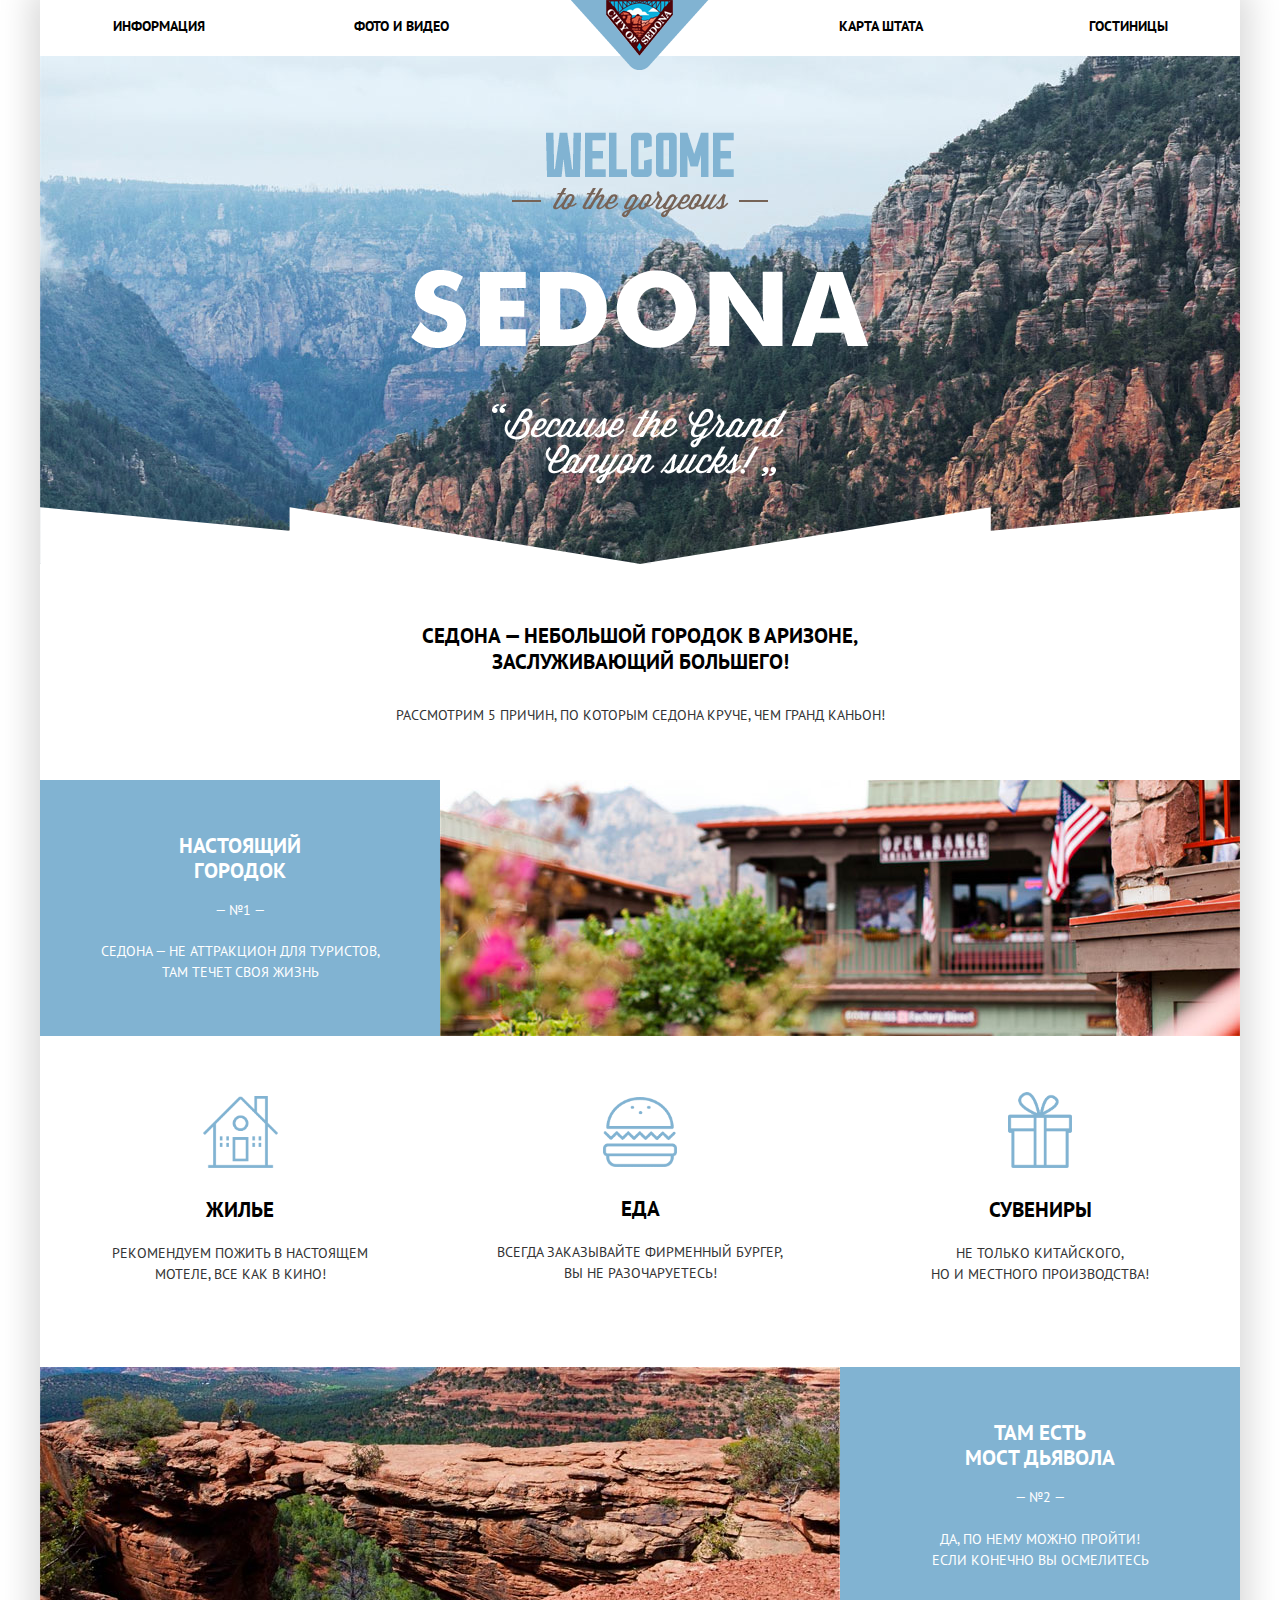
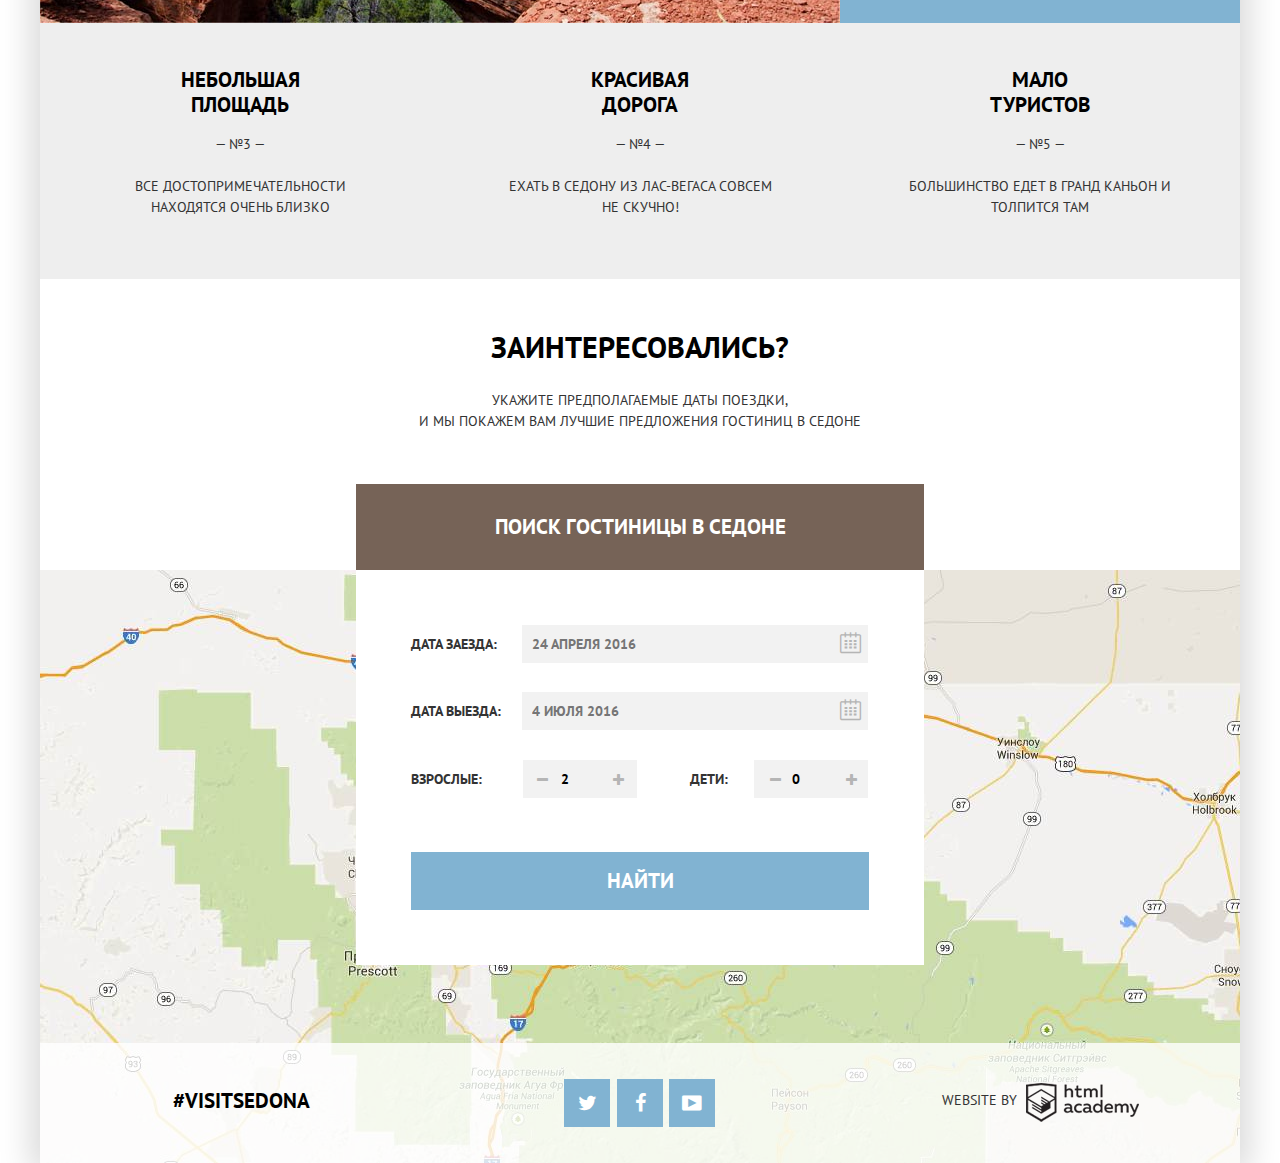
==== commit 612414e2: "Оформление up" ====
--- a/index.html
+++ b/index.html
@@ -13,10 +13,12 @@
         <ul>
           <li><a href="#">Информация</a></li><!--
           --><li><a href="#">Фото и видео</a></li><!--
-          --><li><a href="index.html"><img src="img/nav-logo.png" width="137" height="70" alt="home"></a></li><!--
           --><li><a href="#">Карта штата</a></li><!--
           --><li><a href="sedona-inner.html">Гостиницы</a></li>
         </ul>
+        <div class="head-logo">
+          <a href="index.html"><img src="img/nav-logo.png" width="138" height="70" alt="home"></a>
+        </div>
       </header>
       <section class="head-pic">
         <img src="img/sedona-text.png" width="458" height="352" alt="">
@@ -129,11 +131,11 @@
               --></label>
               <label for="adults">Взрослые:</label><!--
               --><button type="button" name="minus-ad"><span class="icon-minus"></span></button><!--
-              --><input type="text" name="adults" id="adults"><!--
+              --><input type="text" name="adults" value="2" id="adults"><!--
               --><button type="button" name="plus-ad"><span class="icon-plus"></span></button><!--
             --><label for="childs">Дети:</label><!--
             --><button type="button" name="minus-ch"><span class="icon-minus"></span></button><!--
-              --><input type="text" name="childs" id="childs"><!--
+            --><input type="text" name="childs" value="0" id="childs"><!--
               --><button type="button" name="plus-ch"><span class="icon-plus"></span></button>
             </div>
             <div class="bottom-form">
--- a/css/style.css
+++ b/css/style.css
@@ -85,8 +85,8 @@
   display: inline-block;
   vertical-align: top;
   padding-top: 14px;
-  padding-bottom: 16px;
-  width: 240px;
+  padding-bottom: 39px;
+  width: 20%;
   text-align: center;
 }
 header a:hover {
@@ -113,16 +113,22 @@
   padding-top: 13px;
 }
 header li:nth-child(3) {
-  padding-top: 0px;
-  padding-bottom: 0px;
-}
-header li:nth-child(4) {
 padding-left: 1px;
 padding-top: 13px;
-}
-header li:nth-child(5) {
+margin-left: 20%;
+}
+header li:nth-child(4) {
 padding-left: 17px;
 padding-top: 13px;
+}
+.head-logo {
+  left: 50%;
+  top: 0;
+  margin-left: -69px;
+  position: absolute;
+  display: inline-block;
+  vertical-align:top;
+  line-height: 0;
 }
 .head-pic {
   width: 1200px;
@@ -183,10 +189,12 @@
 .box-blue p {
   padding-top: 6px;
 }
+.benefits {
+  background-color: #eeeeee;
+}
 .box-grey {
   padding-top: 26px;
   padding-bottom: 47px;
-  background-color: #eeeeee;
 }
 .box-grey h2 {
   padding-top: 0px;
@@ -234,11 +242,12 @@
 
 /* Форма на главной ===================================================*/
 
-
+.hotels-search {
+  position: absolute;
+  left: 50%;
+  margin-left: -284px;
+}
 .body-form {
-  position: relative;
-  text-align: left;
-  left: 316px;
   box-sizing: border-box;
   padding-top: 55px;
   padding-left: 55px;
@@ -246,8 +255,8 @@
   width: 568px;
   height: 395px;
   font-weight: bold;
+  text-align: left;
   background-color: white;
-  box-shadow: 0 10px 5px 3px #f2f2f2;
 }
 .body-form label {
   display: inline-block;
@@ -265,22 +274,27 @@
   background-color: #f2f2f2;
   color: #000000;
   border: none;
+  outline: none;
   text-transform: uppercase;
   font-style: inherit;
 }
 .body-form input:hover {
   background-color: #ebebeb;
+  outline: none;
 }
 .body-form input[name="date-in"]:focus,
 .body-form input[name="date-out"]:focus {
   background-color: white;
   border: 2px solid #f5f5f5;
+  outline: none;
 }
 input[name="date-in"] {
   margin-left: 21px;
+  outline: none;
 }
 input[name="date-out"] {
   margin-left: 17px;
+  outline: none;
 }
 input[name="adults"] {
   margin-top: 1px;
@@ -288,11 +302,13 @@
   margin-right: 53px;
   width: 114px;
   padding: 0 38px;
+  outline: none;
 }
 input[name="childs"] {
   margin-left: 26px;
   width: 114px;
   padding: 0 38px;
+  outline: none;
 }
 .body-form button {
   position: absolute;
@@ -345,7 +361,7 @@
 }
 .bottom-form {
   position: absolute;
-  left: 371px;
+  left: 55px;
   width: 458px;
   height: 58px;
   margin: 0 auto;
@@ -356,7 +372,7 @@
   display: inline-block;
   vertical-align: top;
   width: 568px;
-  margin-top: 39px;
+  margin-top: 38px;
   padding-top: 13px;
   padding-bottom: 13px;
   background-color: #766357;
@@ -420,6 +436,13 @@
   margin-left: 1px;
   font-size: 21px;
 }
+.inner-footer .hash,
+.inner-footer .made-by {
+  margin-top: 46px;
+}
+.inner-footer .social-btn {
+  margin-top: 33px;
+}
 .social-btn {
   display: inline-block;
   vertical-align: top;
@@ -449,7 +472,6 @@
   color: #ffffff;
 }
 .icon-youtube {
-
   font-size: 23px;
   color: #ffffff;
 }
@@ -461,8 +483,8 @@
 .made-by {
   display: inline-block;
   vertical-align: top;
-  padding-top: 49px;
   padding-left: 102px;
+  margin-top: 48px;
   width: 298px;
 }
 .made-by span {
@@ -550,10 +572,18 @@
 }
 input[type="checkbox"]{
   display: none;
+  outline: none;
 }
 input[type="checkbox"]:checked + .checkbox-on {
   display: inline-block;
   vertical-align: top;
+  outline: none;
+}
+input[type="checkbox"]:checked:disabled + .checkbox-on  {
+  color: #686969;
+}
+input[type="checkbox"]:disabled + .checkbox-on + .checkbox-off {
+  color: #686969;
 }
 .type-accomodation {
   margin-left: 15px;
@@ -596,34 +626,33 @@
   vertical-align: top;
   margin-top: -4px;
   font-size: 14px;
-  line-height: 38px;
+  line-height: 22px;
   cursor: pointer;
 }
+
 .price-controls input {
   width: 50px;
   margin: 0;
+  margin-top: 8px;
   color: inherit;
   font: inherit;
   background: none;
   border: none;
   outline: none;
 }
-.price-controls::after {
-  content: "";
-  right: 589px;
-  top: 121px;
-  position: absolute;
-  width: 2px;
-  height: 22px;
-  background: #ffffff;
+.min-price input {
+  border-right: 2px solid #ffffff;
+  width: 61px;
+  padding-right: 10px;
 }
 .price-controls .min-price {
-  width: 90px;
-  padding-left: 65px;
+  width: 97px;
+  padding-left: 64px;
 }
 .price-controls .max-price {
-  width: 100px;
-  padding-left: 57px;
+  width: 95px;
+  height: 25px;
+  padding-left: 50px;
 }
 
 .range-controls {
@@ -728,18 +757,6 @@
   color: #b5b5b5;
   border-bottom: 1px dotted #81b3d2;
 }
-.sort ul li,
-.triangles ul li {
-  display: inline-block;
-  vertical-align: top;
-}
-.sort ul li {
-  margin-top: 20px;
-}
-.sort .active {
-  color: #81b3d2;
-  border: none;
-}
 .sort a:hover {
   color: #81b3d2;
 }
@@ -747,13 +764,26 @@
   color: #000000;
   border: none;
 }
+.sort .active-sort {
+  color: #81b3d2;
+  border: none;
+}
+.sort ul li,
+.triangles ul li {
+  display: inline-block;
+  vertical-align: top;
+}
+.sort ul li {
+  margin-top: 20px;
+}
+.sort .active-arrow {
+  color: #81b3d2;
+  border: none;
+}
 .found {
   width: 165px;
 }
-hr {
-  margin: 0;
-  padding: 0;
-}
+
 .sort {
   width: 780px;
 }
@@ -763,6 +793,9 @@
 }
 .triangles ul {
   margin-top: 21px;
+}
+.triangles .active-arrow {
+  color: #81b3d2;
 }
 .icon-up-dir,
 .icon-down-dir {
@@ -779,15 +812,10 @@
   outline: none;
   background: transparent;
 }
-button:hover .icon-up-dir,
-button:hover .icon-down-dir {
+button[name="arrow-up"]:hover .no-active {
   color: #000000;
 }
-button:active .icon-up-dir,
-button:active .icon-down-dir {
-  color: #81b3d2;
-}
-.active-arrow {
+button[name="arrow-up"]:active .no-active {
   color: #81b3d2;
 }
 .index-block {
@@ -801,13 +829,19 @@
 }
 .type a,
 .min-cost a {
-  padding: 4px 17px;
+  margin-top: -1px;
+  box-sizing: border-box;
+  display: inline-block;
+  vertical-align: top;
+  padding: 0px 17px;
   padding-right: 16px;
   color: #ffffff;
 }
 .min-cost a {
+  max-width: 148px;
 }
 .type a {
+  max-width: 110px;
   margin-right: 3px;
   background-color: #81b3d2;
 }
@@ -826,6 +860,10 @@
 }
 .min-cost a:active {
   background-color: #503e33;
+}
+hr {
+  margin: 0;
+  padding: 0;
 }
 .photo {
   display: inline-block;
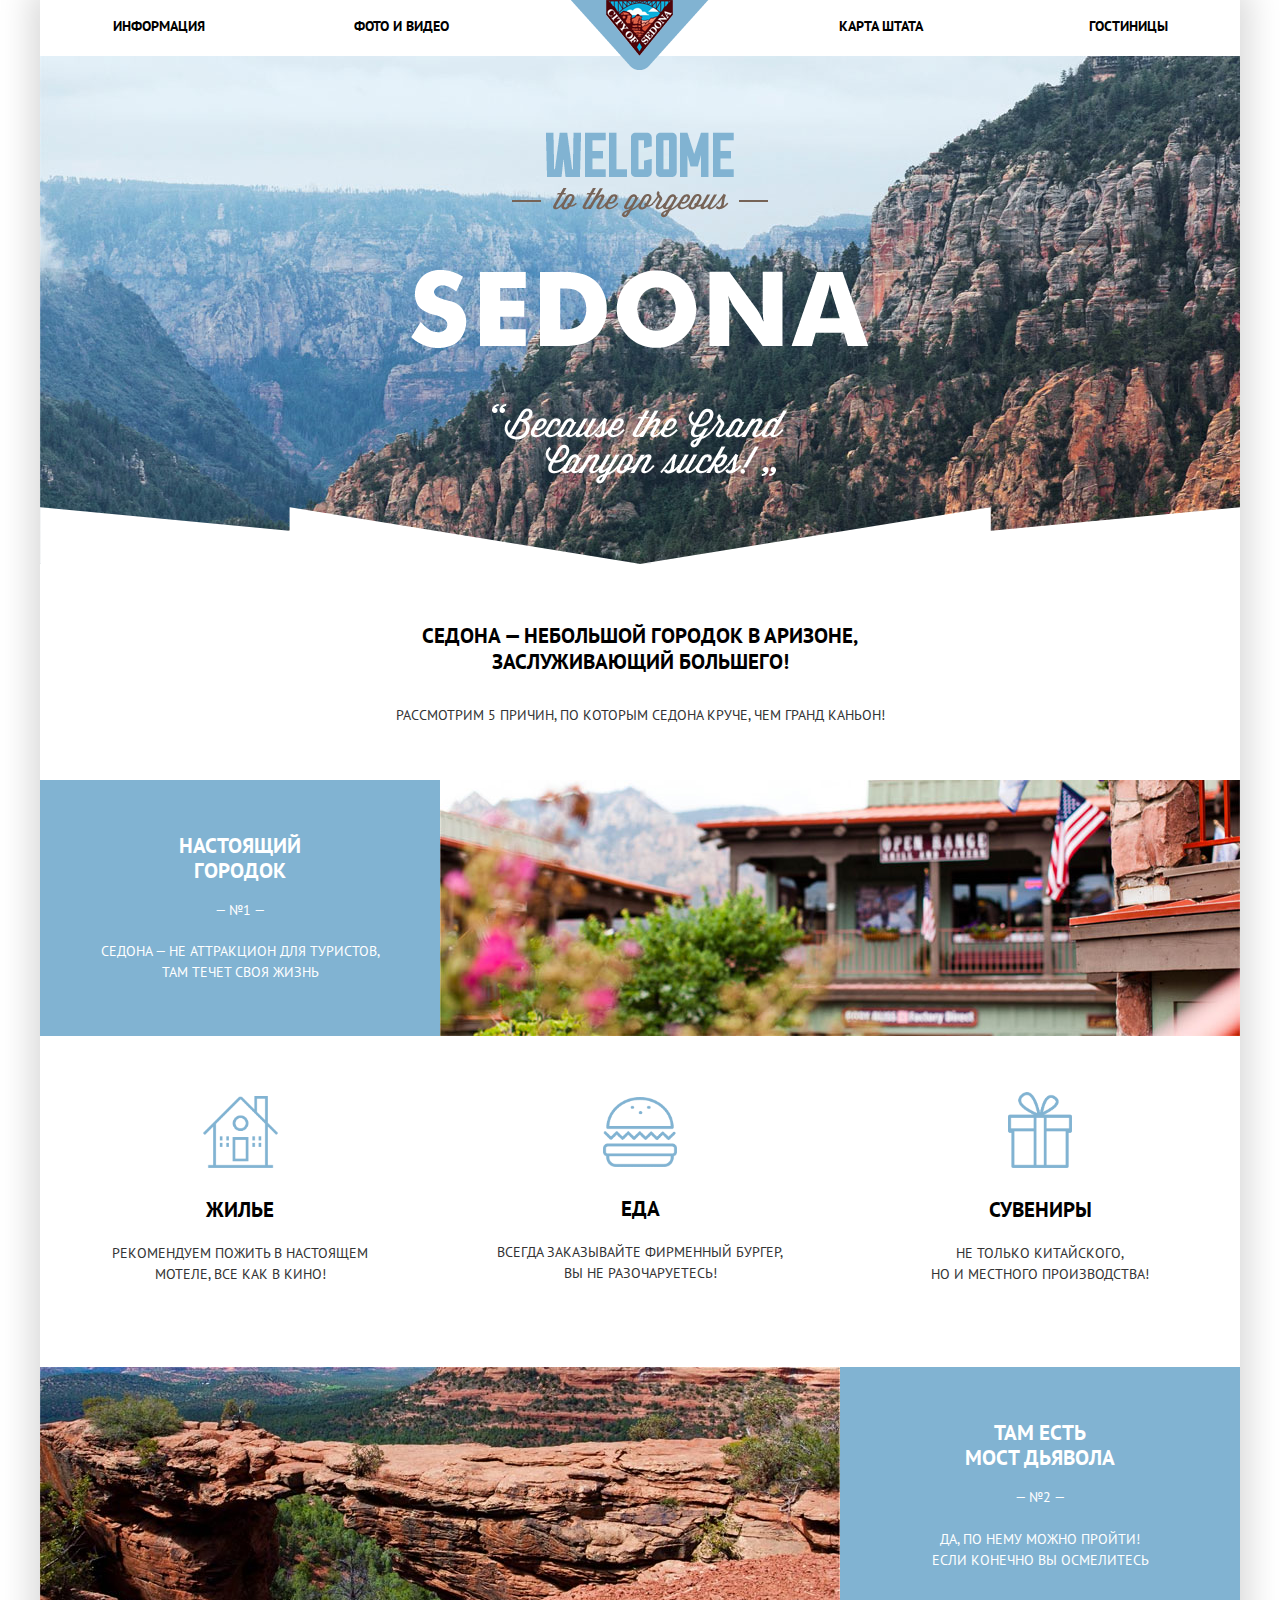
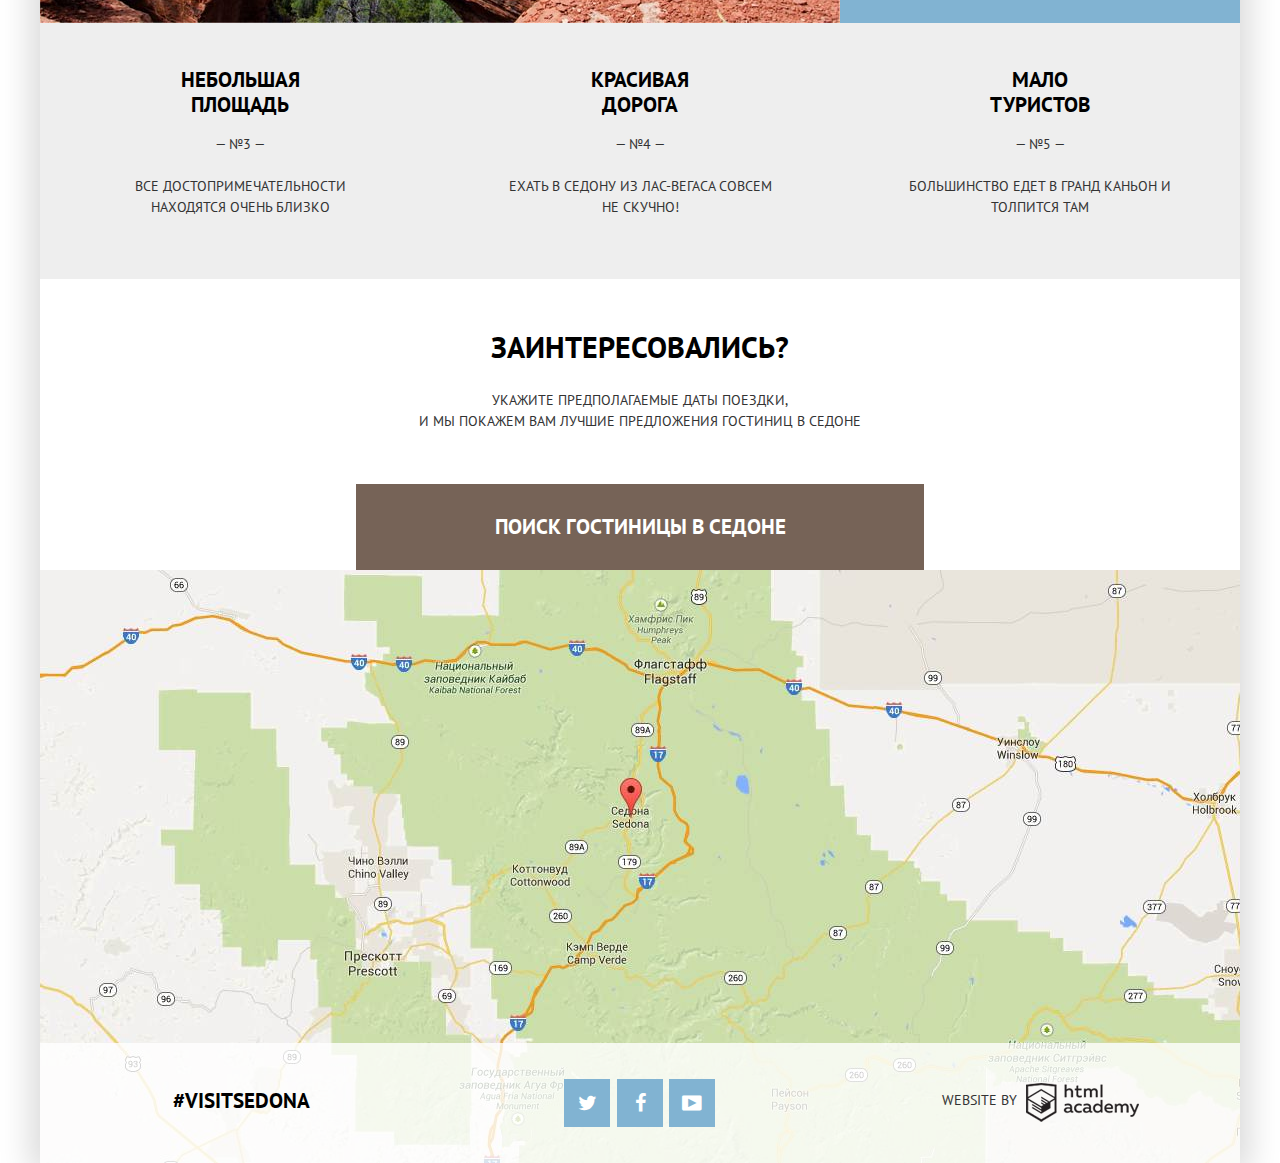
==== commit 6c039543: "Java Script" ====
--- a/index.html
+++ b/index.html
@@ -118,7 +118,7 @@
             Укажите предполагаемые даты поездки, <br>
             и мы покажем вам лучшие предложения гостиниц в Седоне
           </p>
-          <a href="#"><h2>Поиск гостиницы в Седоне</h2></a>
+          <a class="show-form" href="#"><h2>Поиск гостиницы в Седоне</h2></a>
           <form class="hotels-search" action="https://echo.htmlacademy.ru" method="post">
             <div class="body-form">
               <button type="button" name="calendar-in"><span class="icon-calendar"></span></button><!--
@@ -163,5 +163,7 @@
           </div>
         </footer>
     </main>
+    <script src="js/script.js">
+    </script>
   </body>
 </html>
--- a/css/style.css
+++ b/css/style.css
@@ -241,11 +241,25 @@
 
 
 /* Форма на главной ===================================================*/
-
+@keyframes down {
+  0% { transform: translateY(0px); }
+  60% { transform: translateY(20px); }
+  80% { transform: translateY(10px); }
+  90% { transform: translateY(5px); }
+  100% { transform: translateY(0); }
+}
 .hotels-search {
   position: absolute;
   left: 50%;
   margin-left: -284px;
+  display: none;
+}
+.hotels-search-show {
+  display: block;
+  animation: down 0.5s;
+}
+.hotels-search-hide {
+  display: none;
 }
 .body-form {
   box-sizing: border-box;
@@ -303,12 +317,14 @@
   width: 114px;
   padding: 0 38px;
   outline: none;
+  text-align: center;
 }
 input[name="childs"] {
   margin-left: 26px;
   width: 114px;
   padding: 0 38px;
   outline: none;
+  text-align: center;
 }
 .body-form button {
   position: absolute;
@@ -639,6 +655,7 @@
   background: none;
   border: none;
   outline: none;
+  text-align: left;
 }
 .min-price input {
   border-right: 2px solid #ffffff;
